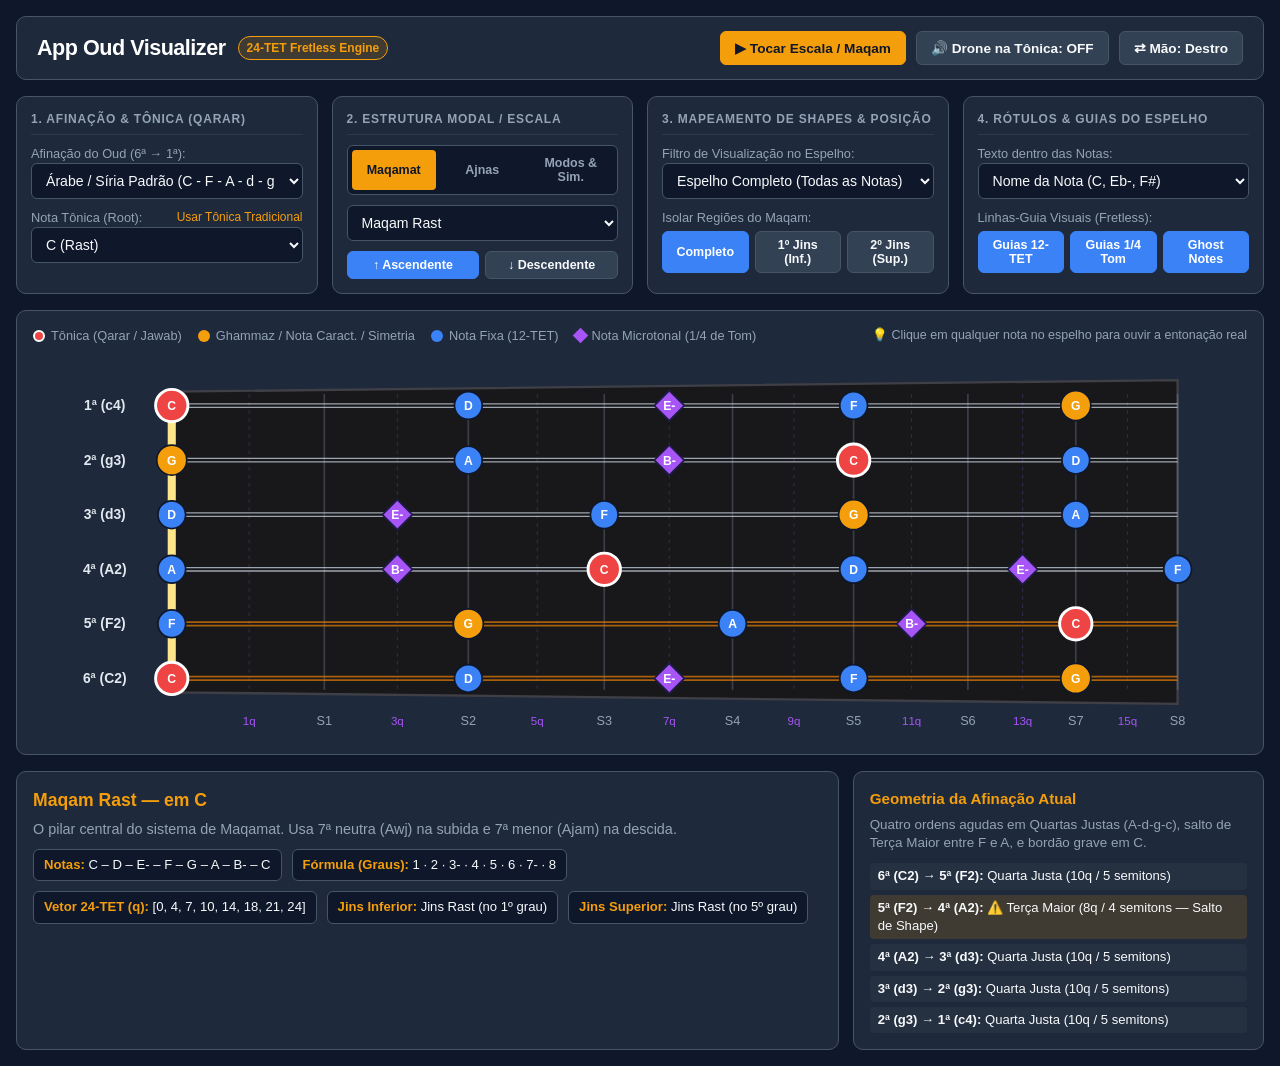
==== App-Oud-Visualizer/index.html @ 9df9b4ab "Add files via upload" ====
<!DOCTYPE html>
<html lang="pt-BR">
<head>
  <meta charset="UTF-8" />
  <meta name="viewport" content="width=device-width, initial-scale=1.0" />
  <title>App Oud Visualizer — 24-TET Fretless Engine</title>
  <style>
    :root {
      --bg-dark: #0f172a;
      --bg-panel: #1e293b;
      --bg-card: #334155;
      --text-main: #f8fafc;
      --text-muted: #94a3b8;
      --accent: #f59e0b;
      --accent-hover: #d97706;
      --root-color: #ef4444;
      --ghammaz-color: #f59e0b;
      --fixed-color: #3b82f6;
      --micro-color: #a855f7;
      --border: #475569;
    }

    * {
      box-sizing: border-box;
      margin: 0;
      padding: 0;
      font-family: 'Inter', -apple-system, BlinkMacSystemFont, "Segoe UI", Roboto, sans-serif;
    }

    body {
      background-color: var(--bg-dark);
      color: var(--text-main);
      padding: 16px;
      line-height: 1.4;
    }

    header {
      display: flex;
      flex-wrap: wrap;
      justify-content: space-between;
      align-items: center;
      background: var(--bg-panel);
      padding: 14px 20px;
      border-radius: 10px;
      border: 1px solid var(--border);
      margin-bottom: 16px;
      gap: 12px;
    }

    .brand {
      display: flex;
      align-items: center;
      gap: 12px;
    }

    .brand h1 {
      font-size: 1.35rem;
      font-weight: 700;
      letter-spacing: -0.5px;
      color: #fff;
    }

    .badge {
      background: rgba(245, 158, 11, 0.15);
      color: var(--accent);
      border: 1px solid var(--accent);
      font-size: 0.75rem;
      padding: 3px 8px;
      border-radius: 999px;
      font-weight: 600;
    }

    .audio-bar {
      display: flex;
      gap: 10px;
      flex-wrap: wrap;
    }

    button {
      background: var(--bg-card);
      color: var(--text-main);
      border: 1px solid var(--border);
      padding: 8px 14px;
      border-radius: 6px;
      cursor: pointer;
      font-size: 0.85rem;
      font-weight: 600;
      transition: all 0.15s ease;
      display: inline-flex;
      align-items: center;
      gap: 6px;
    }

    button:hover {
      background: #475569;
    }

    button.primary {
      background: var(--accent);
      color: #0f172a;
      border-color: var(--accent);
    }

    button.primary:hover {
      background: var(--accent-hover);
    }

    button.active-toggle {
      background: #ef4444;
      color: #fff;
      border-color: #ef4444;
    }

    /* Deck de Controles */
    .control-deck {
      display: grid;
      grid-template-columns: repeat(auto-fit, minmax(230px, 1fr));
      gap: 14px;
      margin-bottom: 16px;
    }

    .control-card {
      background: var(--bg-panel);
      border: 1px solid var(--border);
      border-radius: 10px;
      padding: 14px;
      display: flex;
      flex-direction: column;
      gap: 10px;
    }

    .control-card h3 {
      font-size: 0.75rem;
      text-transform: uppercase;
      letter-spacing: 0.8px;
      color: var(--text-muted);
      border-bottom: 1px solid rgba(255,255,255,0.07);
      padding-bottom: 6px;
    }

    label {
      font-size: 0.8rem;
      color: var(--text-muted);
      display: flex;
      justify-content: space-between;
      align-items: center;
    }

    select, input[type="range"] {
      width: 100%;
      background: var(--bg-dark);
      color: var(--text-main);
      border: 1px solid var(--border);
      padding: 8px 10px;
      border-radius: 6px;
      font-size: 0.88rem;
      outline: none;
    }

    select:focus {
      border-color: var(--accent);
    }

    .tab-group {
      display: grid;
      grid-template-columns: 1fr 1fr 1fr;
      gap: 4px;
      background: var(--bg-dark);
      padding: 4px;
      border-radius: 6px;
      border: 1px solid var(--border);
    }

    .tab-btn {
      background: transparent;
      border: none;
      padding: 6px 4px;
      font-size: 0.78rem;
      text-align: center;
      justify-content: center;
      color: var(--text-muted);
      border-radius: 4px;
    }

    .tab-btn.active {
      background: var(--accent);
      color: #0f172a;
      font-weight: 700;
    }

    .inline-options {
      display: flex;
      gap: 6px;
      flex-wrap: wrap;
    }

    .inline-options button {
      flex: 1;
      justify-content: center;
      padding: 6px 8px;
      font-size: 0.78rem;
    }

    .inline-options button.selected {
      background: var(--fixed-color);
      border-color: var(--fixed-color);
      color: #fff;
    }

    /* Container do Espelho (SVG) */
    .neck-wrapper {
      background: var(--bg-panel);
      border: 1px solid var(--border);
      border-radius: 10px;
      padding: 16px;
      margin-bottom: 16px;
      overflow-x: auto;
    }

    .neck-toolbar {
      display: flex;
      justify-content: space-between;
      align-items: center;
      flex-wrap: wrap;
      gap: 12px;
      margin-bottom: 12px;
    }

    .legend {
      display: flex;
      gap: 16px;
      flex-wrap: wrap;
      font-size: 0.8rem;
      color: var(--text-muted);
    }

    .legend-item {
      display: flex;
      align-items: center;
      gap: 6px;
    }

    .dot {
      width: 12px;
      height: 12px;
      border-radius: 50%;
      display: inline-block;
    }

    .diamond {
      width: 11px;
      height: 11px;
      transform: rotate(45deg);
      display: inline-block;
    }

    svg#oud-neck {
      width: 100%;
      min-width: 920px;
      height: auto;
      display: block;
      user-select: none;
    }

    .note-node {
      cursor: pointer;
      transition: transform 0.12s ease, opacity 0.2s ease;
    }

    .note-node:hover {
      filter: brightness(1.25);
    }

    /* Painel Analítico Inferior */
    .info-panel {
      display: grid;
      grid-template-columns: 2fr 1fr;
      gap: 14px;
    }

    @media (max-width: 820px) {
      .info-panel {
        grid-template-columns: 1fr;
      }
    }

    .info-card {
      background: var(--bg-panel);
      border: 1px solid var(--border);
      border-radius: 10px;
      padding: 16px;
    }

    .info-card h2 {
      font-size: 1.1rem;
      color: var(--accent);
      margin-bottom: 6px;
    }

    .info-meta {
      display: flex;
      flex-wrap: wrap;
      gap: 10px;
      margin: 10px 0;
    }

    .meta-pill {
      background: var(--bg-dark);
      border: 1px solid var(--border);
      padding: 6px 10px;
      border-radius: 6px;
      font-size: 0.82rem;
    }

    .meta-pill strong {
      color: var(--accent);
    }

    .bridge-box {
      margin-top: 12px;
      padding: 10px 12px;
      background: rgba(59, 130, 246, 0.12);
      border-left: 3px solid var(--fixed-color);
      border-radius: 4px;
      font-size: 0.85rem;
      display: flex;
      justify-content: space-between;
      align-items: center;
      gap: 10px;
      flex-wrap: wrap;
    }
  </style>
</head>
<body>

  <header>
    <div class="brand">
      <h1>App Oud Visualizer</h1>
      <span class="badge">24-TET Fretless Engine</span>
    </div>
    <div class="audio-bar">
      <button class="primary" id="btn-play-scale" title="Tocar as notas da estrutura selecionada">
        ▶ Tocar Escala / Maqam
      </button>
      <button id="btn-drone" title="Ativar/Desativar bordão contínuo na nota Tônica (Qarar)">
        🔊 Drone na Tônica: OFF
      </button>
      <button id="btn-hand" title="Inverter espelho para Destro ou Canhoto">
        ⇄ Mão: Destro
      </button>
    </div>
  </header>

  <!-- Barra de Controles -->
  <section class="control-deck">
    <!-- Card 1: Afinação e Tônica -->
    <div class="control-card">
      <h3>1. Afinação & Tônica (Qarar)</h3>
      <div>
        <label for="select-tuning">Afinação do Oud (6ª → 1ª):</label>
        <select id="select-tuning"></select>
      </div>
      <div>
        <label for="select-root">
          <span>Nota Tônica (Root):</span>
          <a href="#" id="btn-trad-root" style="color:var(--accent); text-decoration:none; font-size:0.75rem;">Usar Tônica Tradicional</a>
        </label>
        <select id="select-root"></select>
      </div>
    </div>

    <!-- Card 2: Seleção de Maqam, Jins ou Escala -->
    <div class="control-card">
      <h3>2. Estrutura Modal / Escala</h3>
      <div class="tab-group">
        <button class="tab-btn active" data-mode="MAQAM">Maqamat</button>
        <button class="tab-btn" data-mode="JINS">Ajnas</button>
        <button class="tab-btn" data-mode="SCALE">Modos & Sim.</button>
      </div>
      <div>
        <select id="select-entity"></select>
      </div>
      <div id="maqam-subcontrols" class="inline-options">
        <button id="btn-dir-asc" class="selected" title="Caminho ascendente do Maqam">↑ Ascendente</button>
        <button id="btn-dir-desc" title="Caminho descendente (altera o Jins superior em certos Maqamat)">↓ Descendente</button>
      </div>
    </div>

    <!-- Card 3: Shapes e Posição da Mão Esquerda -->
    <div class="control-card">
      <h3>3. Mapeamento de Shapes & Posição</h3>
      <div>
        <label for="select-shape">Filtro de Visualização no Espelho:</label>
        <select id="select-shape">
          <option value="FULL_NECK">Espelho Completo (Todas as Notas)</option>
          <option value="OPEN_FIRST_POS">1ª Posição Clássica (Com Cordas Soltas)</option>
          <option value="CLOSED_BOX">Shape Móvel Fechado (Sem Cordas Soltas)</option>
        </select>
      </div>
      <div id="box-slider-group" style="display:none;">
        <label for="slider-box">
          <span>Posição do Dedo 1 (Shape Fechado):</span>
          <strong id="label-box-pos" style="color:var(--accent);">Semitom 1 (q=2)</strong>
        </label>
        <input type="range" id="slider-box" min="1" max="10" step="1" value="2" />
      </div>
      <div id="jins-filter-group">
        <label>Isolar Regiões do Maqam:</label>
        <div class="inline-options" style="margin-top:4px;">
          <button class="jins-filter selected" data-filter="ALL">Completo</button>
          <button class="jins-filter" data-filter="LOWER">1º Jins (Inf.)</button>
          <button class="jins-filter" data-filter="UPPER">2º Jins (Sup.)</button>
        </div>
      </div>
    </div>

    <!-- Card 4: Exibição e Guias -->
    <div class="control-card">
      <h3>4. Rótulos & Guias do Espelho</h3>
      <div>
        <label for="select-label">Texto dentro das Notas:</label>
        <select id="select-label">
          <option value="NOTE_NAME">Nome da Nota (C, Eb-, F#)</option>
          <option value="DEGREE">Grau / Intervalo (1, 2-, b3, 4)</option>
          <option value="FINGER">Dedo Sugerido (0, 1, 2, 3, 4)</option>
          <option value="ARABIC">Nome Árabe (Rast, Dukah, Sikah...)</option>
        </select>
      </div>
      <div>
        <label>Linhas-Guia Visuais (Fretless):</label>
        <div class="inline-options" style="margin-top:4px;">
          <button id="btn-guide-semi" class="selected">Guias 12-TET</button>
          <button id="btn-guide-micro" class="selected">Guias 1/4 Tom</button>
          <button id="btn-ghost-notes" class="selected">Ghost Notes</button>
        </div>
      </div>
    </div>
  </section>

  <!-- Área do Espelho do Oud (SVG) -->
  <section class="neck-wrapper">
    <div class="neck-toolbar">
      <div class="legend">
        <span class="legend-item"><span class="dot" style="background:var(--root-color); border:2px solid #fff;"></span> Tônica (Qarar / Jawab)</span>
        <span class="legend-item"><span class="dot" style="background:var(--ghammaz-color);"></span> Ghammaz / Nota Caract. / Simetria</span>
        <span class="legend-item"><span class="dot" style="background:var(--fixed-color);"></span> Nota Fixa (12-TET)</span>
        <span class="legend-item"><span class="diamond" style="background:var(--micro-color);"></span> Nota Microtonal (1/4 de Tom)</span>
      </div>
      <span style="font-size:0.78rem; color:var(--text-muted);">💡 Clique em qualquer nota no espelho para ouvir a entonação real</span>
    </div>

    <svg id="oud-neck" viewBox="0 0 1050 330"></svg>
  </section>

  <!-- Painel Inferior de Detalhes -->
  <section class="info-panel">
    <div class="info-card">
      <h2 id="info-title">Maqam Rast</h2>
      <p id="info-desc" style="color:var(--text-muted); font-size:0.9rem;"></p>
      <div class="info-meta" id="info-pills"></div>
      <div id="bridge-container"></div>
    </div>
    <div class="info-card">
      <h2 style="font-size:0.95rem;">Geometria da Afinação Atual</h2>
      <p id="tuning-desc" style="color:var(--text-muted); font-size:0.84rem; margin-bottom:10px;"></p>
      <div id="tuning-intervals-list" style="font-size:0.82rem; display:flex; flex-direction:column; gap:5px;"></div>
    </div>
  </section>

  <script>
    /*************************************************************************
     * 1. BANCO DE DADOS MUSICAL (24-TET CORE ENGINE)
     *************************************************************************/
    const PITCH_CLASSES_24 = [
      { q: 0,  sharp: "C",   flat: "C",   arabic: "Rast",      micro: false },
      { q: 1,  sharp: "C+",  flat: "Db-", arabic: "Nim Rahawi",micro: true  },
      { q: 2,  sharp: "C#",  flat: "Db",  arabic: "Zirgulah",  micro: false },
      { q: 3,  sharp: "C#+", flat: "D-",  arabic: "Tik Zirg.", micro: true  },
      { q: 4,  sharp: "D",   flat: "D",   arabic: "Dukah",     micro: false },
      { q: 5,  sharp: "D+",  flat: "Eb-", arabic: "Sikah",     micro: true  },
      { q: 6,  sharp: "D#",  flat: "Eb",  arabic: "Kurdi",     micro: false },
      { q: 7,  sharp: "D#+", flat: "E-",  arabic: "Tik Kurdi", micro: true  },
      { q: 8,  sharp: "E",   flat: "E",   arabic: "Busalik",   micro: false },
      { q: 9,  sharp: "E+",  flat: "F-",  arabic: "Tik Bus.",  micro: true  },
      { q: 10, sharp: "F",   flat: "F",   arabic: "Jaharkah",  micro: false },
      { q: 11, sharp: "F+",  flat: "Gb-", arabic: "Nim Hijaz", micro: true  },
      { q: 12, sharp: "F#",  flat: "Gb",  arabic: "Hijaz",     micro: false },
      { q: 13, sharp: "F#+", flat: "G-",  arabic: "Tik Hijaz", micro: true  },
      { q: 14, sharp: "G",   flat: "G",   arabic: "Nawa",      micro: false },
      { q: 15, sharp: "G+",  flat: "Ab-", arabic: "Nim Hisar", micro: true  },
      { q: 16, sharp: "G#",  flat: "Ab",  arabic: "Hisar",     micro: false },
      { q: 17, sharp: "G#+", flat: "A-",  arabic: "Tik Hisar", micro: true  },
      { q: 18, sharp: "A",   flat: "A",   arabic: "Husayni",   micro: false },
      { q: 19, sharp: "A+",  flat: "Bb-", arabic: "Awj / Iraq",micro: true  },
      { q: 20, sharp: "A#",  flat: "Bb",  arabic: "Ajam",      micro: false },
      { q: 21, sharp: "A#+", flat: "B-",  arabic: "Tik Ajam",  micro: true  },
      { q: 22, sharp: "B",   flat: "B",   arabic: "Mahur",     micro: false },
      { q: 23, sharp: "B+",  flat: "C-",  arabic: "Tik Mahur", micro: true  }
    ];

    const DB = {
      tunings: [
        {
          id: "syrian_arabic_c_c",
          name: "Árabe / Síria Padrão (C - F - A - d - g - c)",
          description: "Quatro ordens agudas em Quartas Justas (A-d-g-c), salto de Terça Maior entre F e A, e bordão grave em C.",
          courses: [
            { course: 1, label: "1ª (c4)", abs_q: 48, freq_hz: 261.63 },
            { course: 2, label: "2ª (g3)", abs_q: 38, freq_hz: 196.00 },
            { course: 3, label: "3ª (d3)", abs_q: 28, freq_hz: 146.83 },
            { course: 4, label: "4ª (A2)", abs_q: 18, freq_hz: 110.00 },
            { course: 5, label: "5ª (F2)", abs_q: 10, freq_hz: 87.31 },
            { course: 6, label: "6ª (C2)", abs_q: 0,  freq_hz: 65.41 }
          ]
        },
        {
          id: "arabic_classic_f_f",
          name: "Árabe Clássica (F - A - d - g - c - f)",
          description: "Afinação tradicional com 1ª corda aguda em F4 e 6ª corda em F2.",
          courses: [
            { course: 1, label: "1ª (f4)", abs_q: 58, freq_hz: 349.23 },
            { course: 2, label: "2ª (c4)", abs_q: 48, freq_hz: 261.63 },
            { course: 3, label: "3ª (g3)", abs_q: 38, freq_hz: 196.00 },
            { course: 4, label: "4ª (d3)", abs_q: 28, freq_hz: 146.83 },
            { course: 5, label: "5ª (A2)", abs_q: 18, freq_hz: 110.00 },
            { course: 6, label: "6ª (F2)", abs_q: 10, freq_hz: 87.31 }
          ]
        },
        {
          id: "arabic_d_c",
          name: "Árabe Egípcia (D - G - A - d - g - c)",
          description: "Bordões graves em D2 e G2 para ressonância simpática em Maqamat com tônica em D (Bayati, Saba, Hijaz, Kurd).",
          courses: [
            { course: 1, label: "1ª (c4)", abs_q: 48, freq_hz: 261.63 },
            { course: 2, label: "2ª (g3)", abs_q: 38, freq_hz: 196.00 },
            { course: 3, label: "3ª (d3)", abs_q: 28, freq_hz: 146.83 },
            { course: 4, label: "4ª (A2)", abs_q: 18, freq_hz: 110.00 },
            { course: 5, label: "5ª (G2)", abs_q: 14, freq_hz: 98.00 },
            { course: 6, label: "6ª (D2)", abs_q: 4,  freq_hz: 73.42 }
          ]
        },
        {
          id: "turkish_d_a",
          name: "Turca / Grega Padrão (D - E - A - B - e - a)",
          description: "Afinação 1 tom acima do padrão clássico, com intervalo de 2ª Maior entre B-A e E-D nas graves.",
          courses: [
            { course: 1, label: "1ª (a3)", abs_q: 42, freq_hz: 220.00 },
            { course: 2, label: "2ª (e3)", abs_q: 32, freq_hz: 164.81 },
            { course: 3, label: "3ª (B2)", abs_q: 22, freq_hz: 123.47 },
            { course: 4, label: "4ª (A2)", abs_q: 18, freq_hz: 110.00 },
            { course: 5, label: "5ª (E2)", abs_q: 8,  freq_hz: 82.41 },
            { course: 6, label: "6ª (D2)", abs_q: 4,  freq_hz: 73.42 }
          ]
        },
        {
          id: "iraqi_bashir",
          name: "Iraquiana / Mounir Bashir (C - D - G - c - f - f')",
          description: "Foco em quartas justas da 5ª à 2ª corda e oitava aguda ressonante em F4.",
          courses: [
            { course: 1, label: "1ª (f4)", abs_q: 58, freq_hz: 349.23 },
            { course: 2, label: "2ª (f3)", abs_q: 34, freq_hz: 174.61 },
            { course: 3, label: "3ª (c3)", abs_q: 24, freq_hz: 130.81 },
            { course: 4, label: "4ª (G2)", abs_q: 14, freq_hz: 98.00 },
            { course: 5, label: "5ª (D2)", abs_q: 4,  freq_hz: 73.42 },
            { course: 6, label: "6ª (C2)", abs_q: 0,  freq_hz: 65.41 }
          ]
        }
      ],

      ajnas: [
        { id: "jins_rast", name: "Jins Rast (Tetracorde)", traditional_root_q: 0, intervals_q: [0, 4, 7, 10], cents_dev: [0, 0, -15, 0], degrees: ["1", "2", "3-", "4"], ghammaz_q: 10, description: "Tetracorde fundamental da família Rast, caracterizado pela 3ª neutra (Sikah ~335 cents)." },
        { id: "jins_bayati", name: "Jins Bayati (Tetracorde)", traditional_root_q: 4, intervals_q: [0, 3, 6, 10], cents_dev: [0, -15, 0, 0], degrees: ["1", "2-", "b3", "4"], ghammaz_q: 10, description: "Tetracorde lírico e central na música árabe, iniciando com intervalo de 3/4 de tom." },
        { id: "jins_sikah", name: "Jins Sikah (Tricorde)", traditional_root_q: 5, intervals_q: [0, 3, 7], cents_dev: [+15, 0, 0], degrees: ["1", "2", "3"], ghammaz_q: 7, description: "Tricorde cuja própria tônica repousa sobre uma nota microtonal (Eb-)." },
        { id: "jins_hijaz", name: "Jins Hijaz (Tetracorde)", traditional_root_q: 4, intervals_q: [0, 2, 8, 10], cents_dev: [0, +10, -10, 0], degrees: ["1", "b2", "3", "4"], ghammaz_q: 10, description: "Tetracorde com salto expressivo de 2ª aumentada (6 quartos de tom) entre o 2º e 3º graus." },
        { id: "jins_saba", name: "Jins Saba (Tetracorde Diminuto)", traditional_root_q: 4, intervals_q: [0, 3, 6, 8], cents_dev: [0, -15, 0, 0], degrees: ["1", "2-", "b3", "b4"], ghammaz_q: 6, description: "Tetracorde comprimido (4ª diminuta no 4º grau), com Ghammaz no 3º grau." },
        { id: "jins_kurd", name: "Jins Kurd (Tetracorde)", traditional_root_q: 4, intervals_q: [0, 2, 6, 10], cents_dev: [0, 0, 0, 0], degrees: ["1", "b2", "b3", "4"], ghammaz_q: 10, description: "Tetracorde sem quartos de tom (Semitom - Tom - Tom), idêntico ao tetracorde Frígio." },
        { id: "jins_nahawand", name: "Jins Nahawand (Tetracorde)", traditional_root_q: 0, intervals_q: [0, 4, 6, 10], cents_dev: [0, 0, 0, 0], degrees: ["1", "2", "b3", "4"], ghammaz_q: 10, description: "Tetracorde menor ocidental (Tom - Semitom - Tom)." },
        { id: "jins_ajam", name: "Jins Ajam (Tetracorde)", traditional_root_q: 20, intervals_q: [0, 4, 8, 10], cents_dev: [0, 0, 0, 0], degrees: ["1", "2", "3", "4"], ghammaz_q: 10, description: "Tetracorde maior ocidental (Tom - Tom - Semitom)." },
        { id: "jins_nikriz", name: "Jins Nikriz (Pentacorde)", traditional_root_q: 0, intervals_q: [0, 4, 6, 12, 14], cents_dev: [0, 0, 0, 0, 0], degrees: ["1", "2", "b3", "#4", "5"], ghammaz_q: 14, description: "Pentacorde menor com salto de 2ª aumentada entre b3 e #4." },
        { id: "jins_athar_kurd", name: "Jins Athar Kurd (Pentacorde)", traditional_root_q: 0, intervals_q: [0, 2, 6, 12, 14], cents_dev: [0, 0, 0, 0, 0], degrees: ["1", "b2", "b3", "#4", "5"], ghammaz_q: 14, description: "Combinação híbrida de Jins Kurd na base com salto de #4 do Nikriz." }
      ],

      maqamat: [
        {
          id: "maqam_rast", name: "Maqam Rast", traditional_root_q: 0,
          lower_jins: "Jins Rast (no 1º grau)", upper_jins_asc: "Jins Rast (no 5º grau)", upper_jins_desc: "Jins Nahawand (no 5º grau)",
          intervals_asc: [0, 4, 7, 10, 14, 18, 21, 24],
          intervals_desc: [0, 4, 7, 10, 14, 18, 20, 24],
          degrees_asc: ["1", "2", "3-", "4", "5", "6", "7-", "8"],
          degrees_desc: ["1", "2", "3-", "4", "5", "6", "b7", "8"],
          cents_dev: { 7: -15, 21: -15 },
          ghammaz_q: 14, lower_limit_q: 10,
          description: "O pilar central do sistema de Maqamat. Usa 7ª neutra (Awj) na subida e 7ª menor (Ajam) na descida."
        },
        {
          id: "maqam_bayati", name: "Maqam Bayati", traditional_root_q: 4,
          lower_jins: "Jins Bayati (no 1º grau)", upper_jins_asc: "Jins Nahawand (no 4º grau)", upper_jins_desc: "Jins Nahawand (no 4º grau)",
          intervals_asc: [0, 3, 6, 10, 14, 16, 20, 24],
          intervals_desc: [0, 3, 6, 10, 14, 16, 20, 24],
          degrees_asc: ["1", "2-", "b3", "4", "5", "b6", "b7", "8"],
          degrees_desc: ["1", "2-", "b3", "4", "5", "b6", "b7", "8"],
          cents_dev: { 3: -15 },
          ghammaz_q: 10, lower_limit_q: 10,
          description: "Maqam profundamente expressivo baseado em D (Dukah), com 2º grau microtonal (Eb-) e Ghammaz no 4º grau (G)."
        },
        {
          id: "maqam_saba", name: "Maqam Saba", traditional_root_q: 4,
          lower_jins: "Jins Saba (no 1º grau)", upper_jins_asc: "Jins Hijaz (no 3º grau)", upper_jins_desc: "Jins Hijaz (no 3º grau)",
          intervals_asc: [0, 3, 6, 8, 14, 16, 20, 22],
          intervals_desc: [0, 3, 6, 8, 14, 16, 20, 22],
          degrees_asc: ["1", "2-", "b3", "b4", "5", "b6", "b7", "b8"],
          degrees_desc: ["1", "2-", "b3", "b4", "5", "b6", "b7", "b8"],
          cents_dev: { 3: -15 },
          ghammaz_q: 6, lower_limit_q: 8,
          description: "Conhecido pela atmosfera melancólica e espiritual; não fecha na oitava justa no primeiro tetracorde (possui 4ª diminuta)."
        },
        {
          id: "maqam_hijaz", name: "Maqam Hijaz", traditional_root_q: 4,
          lower_jins: "Jins Hijaz (no 1º grau)", upper_jins_asc: "Jins Rast (no 4º grau)", upper_jins_desc: "Jins Nahawand (no 4º grau)",
          intervals_asc: [0, 2, 8, 10, 14, 17, 20, 24],
          intervals_desc: [0, 2, 8, 10, 14, 16, 20, 24],
          degrees_asc: ["1", "b2", "3", "4", "5", "6-", "b7", "8"],
          degrees_desc: ["1", "b2", "3", "4", "5", "b6", "b7", "8"],
          cents_dev: { 17: -15 },
          ghammaz_q: 10, lower_limit_q: 10,
          description: "Combina Jins Hijaz inferior com Jins Rast na subida (com 6ª neutra) e Jins Nahawand na descida (equivalente ao Frígio Dominante)."
        },
        {
          id: "maqam_nahawand", name: "Maqam Nahawand", traditional_root_q: 0,
          lower_jins: "Jins Nahawand (no 1º grau)", upper_jins_asc: "Jins Hijaz (no 5º grau)", upper_jins_desc: "Jins Kurd (no 5º grau)",
          intervals_asc: [0, 4, 6, 10, 14, 16, 22, 24],
          intervals_desc: [0, 4, 6, 10, 14, 16, 20, 24],
          degrees_asc: ["1", "2", "b3", "4", "5", "b6", "7", "8"],
          degrees_desc: ["1", "2", "b3", "4", "5", "b6", "b7", "8"],
          cents_dev: {},
          ghammaz_q: 14, lower_limit_q: 10,
          description: "Isento de quartos de tom; alterna entre Menor Harmônica (ascendente) e Eólio/Menor Natural (descendente)."
        },
        {
          id: "maqam_kurd", name: "Maqam Kurd", traditional_root_q: 4,
          lower_jins: "Jins Kurd (no 1º grau)", upper_jins_asc: "Jins Nahawand (no 4º grau)", upper_jins_desc: "Jins Nahawand (no 4º grau)",
          intervals_asc: [0, 2, 6, 10, 14, 16, 20, 24],
          intervals_desc: [0, 2, 6, 10, 14, 16, 20, 24],
          degrees_asc: ["1", "b2", "b3", "4", "5", "b6", "b7", "8"],
          degrees_desc: ["1", "b2", "b3", "4", "5", "b6", "b7", "8"],
          cents_dev: {},
          ghammaz_q: 10, lower_limit_q: 10,
          description: "Equivalente estrutural ao Modo Frígio, mas articulado através da resolução entre Jins Kurd (D) e Jins Nahawand (G)."
        },
        {
          id: "maqam_sikah", name: "Maqam Sikah", traditional_root_q: 5,
          lower_jins: "Jins Sikah (no 1º grau)", upper_jins_asc: "Jins Rast (no 3º grau)", upper_jins_desc: "Jins Rast (no 3º grau)",
          intervals_asc: [0, 3, 7, 11, 14, 17, 21, 24],
          intervals_desc: [0, 3, 7, 11, 14, 17, 21, 24],
          degrees_asc: ["1", "2", "3", "4", "5-", "6", "7", "8"],
          degrees_desc: ["1", "2", "3", "4", "5-", "6", "7", "8"],
          cents_dev: { 0: +15 },
          ghammaz_q: 7, lower_limit_q: 7,
          description: "Tônica posicionada sobre o quarto de tom Sikah (Eb-). O Ghammaz fica na 3ª (G natural)."
        },
        {
          id: "maqam_huzam", name: "Maqam Huzam", traditional_root_q: 5,
          lower_jins: "Jins Sikah (no 1º grau)", upper_jins_asc: "Jins Hijaz (no 3º grau)", upper_jins_desc: "Jins Rast (no 3º grau)",
          intervals_asc: [0, 3, 7, 9, 15, 17, 21, 24],
          intervals_desc: [0, 3, 7, 9, 15, 17, 19, 24],
          degrees_asc: ["1", "2", "3", "b4", "5", "6", "7", "8"],
          degrees_desc: ["1", "2", "3", "b4", "5", "6", "b7", "8"],
          cents_dev: { 0: +15 },
          ghammaz_q: 7, lower_limit_q: 7,
          description: "Membro mais popular da família Sikah; une a tônica microtonal em Eb- ao Jins Hijaz sobre G."
        },
        {
          id: "maqam_nikriz", name: "Maqam Nikriz", traditional_root_q: 0,
          lower_jins: "Jins Nikriz (no 1º grau)", upper_jins_asc: "Jins Nahawand (no 5º grau)", upper_jins_desc: "Jins Nahawand (no 5º grau)",
          intervals_asc: [0, 4, 6, 12, 14, 18, 20, 24],
          intervals_desc: [0, 4, 6, 12, 14, 18, 20, 24],
          degrees_asc: ["1", "2", "b3", "#4", "5", "6", "b7", "8"],
          degrees_desc: ["1", "2", "b3", "#4", "5", "6", "b7", "8"],
          cents_dev: {},
          ghammaz_q: 14, lower_limit_q: 14,
          description: "Equivalente ao modo Dórico #4 (4º grau da Menor Harmônica), com pentacorde Nikriz na base."
        },
        {
          id: "maqam_nawa_athar", name: "Maqam Nawa Athar", traditional_root_q: 0,
          lower_jins: "Jins Nikriz (no 1º grau)", upper_jins_asc: "Jins Hijaz (no 5º grau)", upper_jins_desc: "Jins Hijaz (no 5º grau)",
          intervals_asc: [0, 4, 6, 12, 14, 16, 22, 24],
          intervals_desc: [0, 4, 6, 12, 14, 16, 22, 24],
          degrees_asc: ["1", "2", "b3", "#4", "5", "b6", "7", "8"],
          degrees_desc: ["1", "2", "b3", "#4", "5", "b6", "7", "8"],
          cents_dev: {},
          ghammaz_q: 14, lower_limit_q: 14,
          description: "Dois saltos de 2ª aumentada na mesma oitava (Nikriz + Hijaz). Idêntico à Escala Menor Húngara."
        },
        {
          id: "maqam_ajam", name: "Maqam Ajam", traditional_root_q: 20,
          lower_jins: "Jins Ajam (no 1º grau)", upper_jins_asc: "Jins Ajam (no 5º grau)", upper_jins_desc: "Jins Nahawand (no 5º grau)",
          intervals_asc: [0, 4, 8, 10, 14, 18, 22, 24],
          intervals_desc: [0, 4, 8, 10, 14, 18, 20, 24],
          degrees_asc: ["1", "2", "3", "4", "5", "6", "7", "8"],
          degrees_desc: ["1", "2", "3", "4", "5", "6", "b7", "8"],
          cents_dev: {},
          ghammaz_q: 14, lower_limit_q: 10,
          description: "Equivalente à Escala Maior (Jônio) na subida, frequentemente flexionando a 7ª menor (Mixolídio) em cadências descendentes."
        }
      ],

      scales: [
        { id: "mode_ionian", name: "[Modo Grego] Jônio (Maior Natural)", traditional_root_q: 0, intervals_q: [0, 4, 8, 10, 14, 18, 22, 24], degrees: ["1", "2", "3", "4", "5", "6", "7", "8"], ghammaz_q: 10, bridge_maqam: "maqam_ajam", bridge_text: "Maqam Ajam (Subida)", description: "Modo Maior padrão. Nota característica: 4ª Justa." },
        { id: "mode_dorian", name: "[Modo Grego] Dórico", traditional_root_q: 4, intervals_q: [0, 4, 6, 10, 14, 18, 20, 24], degrees: ["1", "2", "b3", "4", "5", "6", "b7", "8"], ghammaz_q: 18, bridge_maqam: "maqam_nahawand", bridge_text: "Maqam Nahawand (Variante 6M)", description: "Modo menor com 6ª Maior característica (18q)." },
        { id: "mode_phrygian", name: "[Modo Grego] Frígio", traditional_root_q: 4, intervals_q: [0, 2, 6, 10, 14, 16, 20, 24], degrees: ["1", "b2", "b3", "4", "5", "b6", "b7", "8"], ghammaz_q: 2, bridge_maqam: "maqam_kurd", bridge_text: "Maqam Kurd (Idêntico)", description: "Modo menor com 2ª menor (b2) característica. Espelho exato do Maqam Kurd." },
        { id: "mode_lydian", name: "[Modo Grego] Lídio", traditional_root_q: 10, intervals_q: [0, 4, 8, 12, 14, 18, 22, 24], degrees: ["1", "2", "3", "#4", "5", "6", "7", "8"], ghammaz_q: 12, bridge_maqam: "maqam_nikriz", bridge_text: "Maqam Nikriz (compartilha #4)", description: "Modo maior com 4ª aumentada (#4) característica." },
        { id: "mode_mixolydian", name: "[Modo Grego] Mixolídio", traditional_root_q: 14, intervals_q: [0, 4, 8, 10, 14, 18, 20, 24], degrees: ["1", "2", "3", "4", "5", "6", "b7", "8"], ghammaz_q: 20, bridge_maqam: "maqam_ajam", bridge_text: "Maqam Ajam (Descendente)", description: "Modo maior com 7ª menor (b7). Corresponde ao caminho descendente do Maqam Ajam." },
        { id: "mode_aeolian", name: "[Modo Grego] Eólio (Menor Natural)", traditional_root_q: 0, intervals_q: [0, 4, 6, 10, 14, 16, 20, 24], degrees: ["1", "2", "b3", "4", "5", "b6", "b7", "8"], ghammaz_q: 16, bridge_maqam: "maqam_nahawand", bridge_text: "Maqam Nahawand (Descendente)", description: "Escala menor natural com b6 característica." },
        { id: "mode_locrian", name: "[Modo Grego] Lócrio", traditional_root_q: 4, intervals_q: [0, 2, 6, 10, 12, 16, 20, 24], degrees: ["1", "b2", "b3", "4", "b5", "b6", "b7", "8"], ghammaz_q: 12, bridge_maqam: "maqam_saba", bridge_text: "Maqam Saba (afim pela 4ª dim / b5)", description: "Modo meio-diminuto com b2 e b5." },
        { id: "scale_harmonic_minor", name: "[Menor Alterada] Menor Harmônica", traditional_root_q: 0, intervals_q: [0, 4, 6, 10, 14, 16, 22, 24], degrees: ["1", "2", "b3", "4", "5", "b6", "7", "8"], ghammaz_q: 22, bridge_maqam: "maqam_nahawand", bridge_text: "Maqam Nahawand (Ascendente)", description: "Idêntica ao Maqam Nahawand ascendente (Jins Nahawand + Jins Hijaz)." },
        { id: "scale_phrygian_dom", name: "[Menor Alterada] Frígio Dominante", traditional_root_q: 4, intervals_q: [0, 2, 8, 10, 14, 16, 20, 24], degrees: ["1", "b2", "3", "4", "5", "b6", "b7", "8"], ghammaz_q: 8, bridge_maqam: "maqam_hijaz", bridge_text: "Maqam Hijaz (Descendente)", description: "5º modo da Menor Harmônica. Estrutura exata do Maqam Hijaz sem quarto de tom." },
        { id: "scale_double_harmonic", name: "[Menor Alterada] Dupla Harmônica (Bizantina)", traditional_root_q: 0, intervals_q: [0, 2, 8, 10, 14, 16, 22, 24], degrees: ["1", "b2", "3", "4", "5", "b6", "7", "8"], ghammaz_q: 22, bridge_maqam: "maqam_hijaz", bridge_text: "Maqam Hijaz Kar (Hijaz + Hijaz)", description: "Dois tetracordes Hijaz simétricos (1 - b2 - 3 - 4 - 5 - b6 - 7)." },
        { id: "scale_hungarian_minor", name: "[Menor Alterada] Menor Húngara", traditional_root_q: 0, intervals_q: [0, 4, 6, 12, 14, 16, 22, 24], degrees: ["1", "2", "b3", "#4", "5", "b6", "7", "8"], ghammaz_q: 12, bridge_maqam: "maqam_nawa_athar", bridge_text: "Maqam Nawa Athar (Idêntico)", description: "Menor harmônica com #4. Equivalente exato do Maqam Nawa Athar." },
        { id: "sym_whole_tone", name: "[Simétrica] Tons Inteiros (Hexatônica)", traditional_root_q: 0, intervals_q: [0, 4, 8, 12, 16, 20, 24], degrees: ["1", "2", "3", "#4", "#5", "b7", "8"], symmetry_step_q: 4, description: "Simetria contínua a cada 1 tom (4 quartos de tom). Gera shapes diagonais uniformes nas ordens em 4ª justa." },
        { id: "sym_dim_wh", name: "[Simétrica] Diminuta (Tom - Semitom)", traditional_root_q: 0, intervals_q: [0, 4, 6, 10, 12, 16, 18, 22, 24], degrees: ["1", "2", "b3", "4", "b5", "b6", "6", "7", "8"], symmetry_step_q: 6, description: "Escala octatônica simétrica a cada 1,5 tom (6 quartos de tom = 3ª menor). Eixos destacados em dourado." },
        { id: "sym_dim_hw", name: "[Simétrica] Diminuta Dom. (Semitom - Tom)", traditional_root_q: 4, intervals_q: [0, 2, 6, 8, 12, 14, 18, 20, 24], degrees: ["1", "b2", "#2", "3", "#4", "5", "6", "b7", "8"], symmetry_step_q: 6, bridge_maqam: "maqam_saba", bridge_text: "Jins Saba Zamzama (primeiros 4 graus)", description: "Octatônica dominante. Os 4 primeiros graus formam o Jins Saba Zamzama." },
        { id: "sym_augmented", name: "[Simétrica] Aumentada (Hexatônica)", traditional_root_q: 0, intervals_q: [0, 6, 8, 14, 16, 22, 24], degrees: ["1", "#2", "3", "5", "b6", "7", "8"], symmetry_step_q: 8, description: "Simétrica a cada 3ª Maior (8 quartos de tom). Excelente para explorar o salto F-A entre a 5ª e 4ª cordas." },
        { id: "sym_chromatic_12", name: "[Simétrica] Cromática Ocidental (12-TET)", traditional_root_q: 0, intervals_q: [0, 2, 4, 6, 8, 10, 12, 14, 16, 18, 20, 22, 24], degrees: ["1", "b2", "2", "b3", "3", "4", "b5", "5", "b6", "6", "b7", "7", "8"], symmetry_step_q: 24, description: "Todas as 12 notas fixas temperadas para treino mecânico de 4 dedos por corda." },
        { id: "sym_arab_24", name: "[Simétrica] Grade Microtonal Completa (24-TET)", traditional_root_q: 0, intervals_q: [0,1,2,3,4,5,6,7,8,9,10,11,12,13,14,15,16,17,18,19,20,21,22,23,24], degrees: ["1","1+","b2","2-","2","2+","b3","3-","3","4-","4","4+","b5","5-","5","5+","b6","6-","6","6+","b7","7-","7","8-","8"], symmetry_step_q: 24, description: "Mapa completo com todos os 24 quartos de tom por oitava." }
      ]
    };

    /*************************************************************************
     * 2. ESTADO REATIVO DA APLICAÇÃO
     *************************************************************************/
    const state = {
      tuningId: "syrian_arabic_c_c",
      mode: "MAQAM",            // "MAQAM" | "JINS" | "SCALE"
      entityId: "maqam_rast",
      rootQ: 0,                 // 0 = C
      direction: "ASC",         // "ASC" | "DESC"
      shapeMode: "FULL_NECK",   // "FULL_NECK" | "OPEN_FIRST_POS" | "CLOSED_BOX"
      boxAnchorQ: 2,            // Quarto de tom inicial do Dedo 1 no modo CLOSED_BOX
      jinsFilter: "ALL",        // "ALL" | "LOWER" | "UPPER"
      labelMode: "NOTE_NAME",   // "NOTE_NAME" | "DEGREE" | "FINGER" | "ARABIC"
      showSemiGuides: true,
      showMicroGuides: true,
      showGhostNotes: true,
      leftHanded: false,
      droneActive: false
    };

    /*************************************************************************
     * 3. MOTOR DE ÁUDIO MICROTONAL (WEB AUDIO API)
     *************************************************************************/
    let audioCtx = null;
    let droneOsc = null;
    let droneGain = null;

    function initAudio() {
      if (!audioCtx) {
        audioCtx = new (window.AudioContext || window.webkitAudioContext)();
      }
      if (audioCtx.state === "suspended") {
        audioCtx.resume();
      }
    }

    /**
     * Toca uma nota com síntese de corda dedilhada (ataque de risha + harmônicos de corda dupla)
     */
    function playPluckedNote(freqHz, duration = 1.1) {
      initAudio();
      const now = audioCtx.currentTime;

      // Dois osciladores levemente desafinados (1.5 cents) simulando a ordem dupla (par de cordas) do Oud
      const osc1 = audioCtx.createOscillator();
      const osc2 = audioCtx.createOscillator();
      const filter = audioCtx.createBiquadFilter();
      const gain = audioCtx.createGain();

      osc1.type = "triangle";
      osc2.type = "sawtooth";

      osc1.frequency.setValueAtTime(freqHz, now);
      osc2.frequency.setValueAtTime(freqHz * Math.pow(2, 1.5 / 1200), now);

      // Filtro passa-baixa com queda rápida para simular a madeira do bojo
      filter.type = "lowpass";
      filter.frequency.setValueAtTime(freqHz * 6, now);
      filter.frequency.exponentialRampToValueAtTime(freqHz * 1.4, now + duration * 0.7);

      // Envelope de amplitude percussivo
      gain.gain.setValueAtTime(0.001, now);
      gain.gain.linearRampToValueAtTime(0.28, now + 0.012);
      gain.gain.exponentialRampToValueAtTime(0.0008, now + duration);

      osc1.connect(filter);
      osc2.connect(filter);
      filter.connect(gain);
      gain.connect(audioCtx.destination);

      osc1.start(now);
      osc2.start(now);
      osc1.stop(now + duration);
      osc2.stop(now + duration);
    }

    function toggleDrone() {
      initAudio();
      const btn = document.getElementById("btn-drone");
      if (state.droneActive) {
        if (droneOsc) {
          droneOsc.stop();
          droneOsc.disconnect();
          droneOsc = null;
        }
        state.droneActive = false;
        btn.textContent = "🔊 Drone na Tônica: OFF";
        btn.classList.remove("active-toggle");
      } else {
        // Frequência da tônica na oitava grave (C2 = 65.41 Hz como base para q=0)
        const rootFreq = 65.41 * Math.pow(2, (state.rootQ * 50) / 1200) * 2;
        droneOsc = audioCtx.createOscillator();
        const filter = audioCtx.createBiquadFilter();
        droneGain = audioCtx.createGain();

        droneOsc.type = "sawtooth";
        droneOsc.frequency.setValueAtTime(rootFreq, audioCtx.currentTime);

        filter.type = "lowpass";
        filter.frequency.setValueAtTime(rootFreq * 2.5, audioCtx.currentTime);

        droneGain.gain.setValueAtTime(0.10, audioCtx.currentTime);

        droneOsc.connect(filter);
        filter.connect(droneGain);
        droneGain.connect(audioCtx.destination);
        droneOsc.start();

        state.droneActive = true;
        btn.textContent = `🔊 Drone (${PITCH_CLASSES_24[state.rootQ].flat}): ON`;
        btn.classList.add("active-toggle");
      }
    }

    function updateDroneFreqIfActive() {
      if (state.droneActive && droneOsc && audioCtx) {
        const rootFreq = 65.41 * Math.pow(2, (state.rootQ * 50) / 1200) * 2;
        droneOsc.frequency.setValueAtTime(rootFreq, audioCtx.currentTime);
        document.getElementById("btn-drone").textContent = `🔊 Drone (${PITCH_CLASSES_24[state.rootQ].flat}): ON`;
      }
    }

    /*************************************************************************
     * 4. LÓGICA GEOMÉTRICA E RESOLUÇÃO MODAL
     *************************************************************************/
    const MAX_NECK_Q = 16; // Exibimos 16 quartos de tom (8 semitons = 4ª Aumentada por corda no braço)

    /**
     * Retorna a coordenada X no SVG para um quarto de tom q (0 a MAX_NECK_Q)
     */
    function getPhysicalX(qFromNut, nutX, neckLengthPx, isLeftHanded) {
      if (qFromNut === 0) return nutX;
      const ratio = (q) => 1 - Math.pow(2, -q / 24);
      const norm = ratio(qFromNut) / ratio(MAX_NECK_Q);
      return isLeftHanded ? (nutX - norm * neckLengthPx) : (nutX + norm * neckLengthPx);
    }

    /**
     * Obtém a estrutura ativa (Maqam, Jins ou Escala) já resolvida com intervalos e graus
     */
    function getActiveStructure() {
      if (state.mode === "MAQAM") {
        const m = DB.maqamat.find(x => x.id === state.entityId) || DB.maqamat[0];
        const rawIntervals = state.direction === "ASC" ? m.intervals_asc : m.intervals_desc;
        const rawDegrees = state.direction === "ASC" ? m.degrees_asc : m.degrees_desc;

        let filteredIndices = rawIntervals.map((_, i) => i);
        if (state.jinsFilter === "LOWER") {
          filteredIndices = filteredIndices.filter(i => rawIntervals[i] <= m.lower_limit_q);
        } else if (state.jinsFilter === "UPPER") {
          filteredIndices = filteredIndices.filter(i => rawIntervals[i] >= m.ghammaz_q);
        }

        return {
          entity: m,
          intervals: filteredIndices.map(i => rawIntervals[i]),
          degrees: filteredIndices.map(i => rawDegrees[i]),
          centsMap: m.cents_dev || {},
          ghammazOffsets: [m.ghammaz_q]
        };
      } else if (state.mode === "JINS") {
        const j = DB.ajnas.find(x => x.id === state.entityId) || DB.ajnas[0];
        const centsMap = {};
        j.intervals_q.forEach((intQ, idx) => {
          if (j.cents_dev[idx]) centsMap[intQ] = j.cents_dev[idx];
        });
        return {
          entity: j,
          intervals: j.intervals_q,
          degrees: j.degrees,
          centsMap,
          ghammazOffsets: [j.ghammaz_q]
        };
      } else {
        const s = DB.scales.find(x => x.id === state.entityId) || DB.scales[0];
        let ghammazOffsets = [];
        if (s.symmetry_step_q && s.symmetry_step_q < 24) {
          for (let q = s.symmetry_step_q; q < 24; q += s.symmetry_step_q) {
            ghammazOffsets.push(q);
          }
        } else if (s.ghammaz_q !== undefined) {
          ghammazOffsets = [s.ghammaz_q];
        }
        return {
          entity: s,
          intervals: s.intervals_q,
          degrees: s.degrees,
          centsMap: {},
          ghammazOffsets
        };
      }
    }

    /**
     * Avalia se a nota na posição qFromNut pertence ao Shape atual e qual o dedo sugerido
     */
    function evaluateShapeAndFinger(qFromNut) {
      if (state.shapeMode === "FULL_NECK") {
        const defaultFinger = qFromNut === 0 ? 0 : Math.min(4, Math.ceil(qFromNut / 2));
        return { inBox: true, finger: defaultFinger };
      }
      if (state.shapeMode === "OPEN_FIRST_POS") {
        const inBox = qFromNut >= 0 && qFromNut <= 8;
        const finger = qFromNut === 0 ? 0 : Math.ceil(qFromNut / 2);
        return { inBox, finger };
      }
      // CLOSED_BOX (Sem cordas soltas: qFromNut >= 1)
      const minQ = state.boxAnchorQ;
      const maxQ = minQ + 7; // Janela ergonômica de 8 quartos de tom (4 semitons = 4 dedos)
      const inBox = qFromNut >= minQ && qFromNut <= maxQ;
      const finger = inBox ? Math.min(4, Math.floor((qFromNut - minQ) / 2) + 1) : "-";
      return { inBox, finger };
    }

    /*************************************************************************
     * 5. RENDERIZAÇÃO DO ESPELHO EM SVG
     *************************************************************************/
    function renderOudNeck() {
      const svg = document.getElementById("oud-neck");
      svg.innerHTML = "";

      const tuning = DB.tunings.find(t => t.id === state.tuningId);
      const activeStruct = getActiveStructure();

      const width = 1050;
      const height = 330;
      const nutX = state.leftHanded ? 930 : 120;
      const neckEndX = state.leftHanded ? 60 : 990;
      const neckLengthPx = Math.abs(neckEndX - nutX);
      const topY = 42;
      const bottomY = 278;

      // Mapa de offsets válidos (0 a 23) a partir da tônica
      const activeOffsetMap = new Map();
      activeStruct.intervals.forEach((intQ, idx) => {
        const modQ = ((intQ % 24) + 24) % 24;
        if (!activeOffsetMap.has(modQ)) {
          activeOffsetMap.set(modQ, {
            degree: activeStruct.degrees[idx],
            centsDev: activeStruct.centsMap[intQ] || 0,
            rawInterval: intQ
          });
        }
      });

      // 1. Desenhar Fundo da Madeira do Espelho (Ébano com leve conicidade)
      const nutTopY = topY - 12;
      const nutBotY = bottomY + 12;
      const bodyTopY = topY - 22;
      const bodyBotY = bottomY + 22;

      const neckPolygon = document.createElementNS("http://www.w3.org/2000/svg", "polygon");
      neckPolygon.setAttribute("points", `${nutX},${nutTopY} ${neckEndX},${bodyTopY} ${neckEndX},${bodyBotY} ${nutX},${nutBotY}`);
      neckPolygon.setAttribute("fill", "#18181b");
      neckPolygon.setAttribute("stroke", "#3f3f46");
      neckPolygon.setAttribute("stroke-width", "2");
      svg.appendChild(neckPolygon);

      // 2. Desenhar Caixa de Destaque do Shape Móvel (quando ativo)
      if (state.shapeMode !== "FULL_NECK") {
        const startQ = state.shapeMode === "OPEN_FIRST_POS" ? 0 : state.boxAnchorQ;
        const endQ = state.shapeMode === "OPEN_FIRST_POS" ? 8 : Math.min(MAX_NECK_Q, state.boxAnchorQ + 7);
        const x1 = getPhysicalX(startQ, nutX, neckLengthPx, state.leftHanded);
        const x2 = getPhysicalX(endQ, nutX, neckLengthPx, state.leftHanded);
        const rectX = Math.min(x1, x2) - 16;
        const rectW = Math.abs(x2 - x1) + 32;

        const boxRect = document.createElementNS("http://www.w3.org/2000/svg", "rect");
        boxRect.setAttribute("x", rectX);
        boxRect.setAttribute("y", bodyTopY + 2);
        boxRect.setAttribute("width", rectW);
        boxRect.setAttribute("height", bodyBotY - bodyTopY - 4);
        boxRect.setAttribute("rx", "8");
        boxRect.setAttribute("fill", "rgba(245, 158, 11, 0.07)");
        boxRect.setAttribute("stroke", "rgba(245, 158, 11, 0.45)");
        boxRect.setAttribute("stroke-dasharray", "6,4");
        svg.appendChild(boxRect);
      }

      // 3. Desenhar Pestana (Nut)
      const nutLine = document.createElementNS("http://www.w3.org/2000/svg", "line");
      nutLine.setAttribute("x1", nutX);
      nutLine.setAttribute("y1", nutTopY);
      nutLine.setAttribute("x2", nutX);
      nutLine.setAttribute("y2", nutBotY);
      nutLine.setAttribute("stroke", "#fde68a");
      nutLine.setAttribute("stroke-width", "7");
      svg.appendChild(nutLine);

      // 4. Desenhar Linhas-Guia de Semitons (pares) e Quartos de Tom (ímpares)
      for (let q = 1; q <= MAX_NECK_Q; q++) {
        const isMicro = q % 2 !== 0;
        if (isMicro && !state.showMicroGuides) continue;
        if (!isMicro && !state.showSemiGuides) continue;

        const gx = getPhysicalX(q, nutX, neckLengthPx, state.leftHanded);
        const gLine = document.createElementNS("http://www.w3.org/2000/svg", "line");
        gLine.setAttribute("x1", gx);
        gLine.setAttribute("y1", nutTopY + 2);
        gLine.setAttribute("x2", gx);
        gLine.setAttribute("y2", nutBotY - 2);
        gLine.setAttribute("stroke", isMicro ? "rgba(168, 85, 247, 0.22)" : "rgba(148, 163, 184, 0.28)");
        gLine.setAttribute("stroke-width", isMicro ? "1" : "1.5");
        if (isMicro) gLine.setAttribute("stroke-dasharray", "3,4");
        svg.appendChild(gLine);

        // Marcador de numeração no rodapé do braço
        if (!isMicro || state.showMicroGuides) {
          const lbl = document.createElementNS("http://www.w3.org/2000/svg", "text");
          lbl.setAttribute("x", gx);
          lbl.setAttribute("y", bodyBotY + 18);
          lbl.setAttribute("text-anchor", "middle");
          lbl.setAttribute("fill", isMicro ? "#a855f7" : "#94a3b8");
          lbl.setAttribute("font-size", isMicro ? "10" : "11");
          lbl.textContent = isMicro ? `${q}q` : `S${q / 2}`;
          svg.appendChild(lbl);
        }
      }

      // 5. Desenhar as 6 Ordens de Cordas (1ª aguda no topo ou base? Padrão diagrama visual: 1ª corda no topo, 6ª embaixo)
      const courseSpacing = (bottomY - topY) / 5;

      tuning.courses.forEach((cObj, cIdx) => {
        const cy = topY + cIdx * courseSpacing;

        // Rótulo lateral da corda solta
        const courseLabelX = state.leftHanded ? nutX + 58 : nutX - 58;
        const cText = document.createElementNS("http://www.w3.org/2000/svg", "text");
        cText.setAttribute("x", courseLabelX);
        cText.setAttribute("y", cy + 4);
        cText.setAttribute("text-anchor", "middle");
        cText.setAttribute("fill", "#e2e8f0");
        cText.setAttribute("font-size", "12");
        cText.setAttribute("font-weight", "600");
        cText.textContent = cObj.label;
        svg.appendChild(cText);

        // Par de linhas representando a ordem dupla do Oud
        [-1.5, 1.5].forEach((offsetY) => {
          const sLine = document.createElementNS("http://www.w3.org/2000/svg", "line");
          sLine.setAttribute("x1", nutX);
          sLine.setAttribute("y1", cy + offsetY);
          sLine.setAttribute("x2", neckEndX);
          sLine.setAttribute("y2", cy + offsetY);
          sLine.setAttribute("stroke", cIdx >= 4 ? "#d97706" : "#cbd5e1");
          sLine.setAttribute("stroke-width", cIdx >= 4 ? "1.6" : "1.1");
          sLine.setAttribute("opacity", "0.75");
          svg.appendChild(sLine);
        });

        // 6. Plotar as Notas na Corda (de q=0 até MAX_NECK_Q)
        for (let qFromNut = 0; qFromNut <= MAX_NECK_Q; qFromNut++) {
          const absQ = cObj.abs_q + qFromNut;
          const pitchClassQ = ((absQ % 24) + 24) % 24;
          const offsetFromRoot = ((pitchClassQ - state.rootQ) % 24 + 24) % 24;

          if (!activeOffsetMap.has(offsetFromRoot)) continue;

          const noteInfo = activeOffsetMap.get(offsetFromRoot);
          const pcData = PITCH_CLASSES_24[pitchClassQ];
          const shapeEval = evaluateShapeAndFinger(qFromNut);

          if (!shapeEval.inBox && !state.showGhostNotes) continue;

          const nx = getPhysicalX(qFromNut, nutX, neckLengthPx, state.leftHanded);
          const isRoot = offsetFromRoot === 0;
          const isGhammaz = activeStruct.ghammazOffsets.includes(offsetFromRoot);
          const isMicroNote = pcData.micro;

          // Definir cor de preenchimento
          let fillColor = "var(--fixed-color)";
          if (isRoot) fillColor = "var(--root-color)";
          else if (isGhammaz) fillColor = "var(--ghammaz-color)";
          else if (isMicroNote) fillColor = "var(--micro-color)";

          const group = document.createElementNS("http://www.w3.org/2000/svg", "g");
          group.setAttribute("class", "note-node");
          group.setAttribute("opacity", shapeEval.inBox ? "1.0" : "0.18");

          // Frequência exata com compensação microtonal (cents_dev)
          const noteFreq = cObj.freq_hz * Math.pow(2, (qFromNut * 50 + noteInfo.centsDev) / 1200);
          group.addEventListener("click", () => playPluckedNote(noteFreq, 1.3));

          // Desenhar marcador: Losango se for Microtonal, Círculo se for 12-TET Fixa
          if (isMicroNote) {
            const size = isRoot ? 15 : 13;
            const diamond = document.createElementNS("http://www.w3.org/2000/svg", "polygon");
            diamond.setAttribute("points", `${nx},${cy - size} ${nx + size},${cy} ${nx},${cy + size} ${nx - size},${cy}`);
            diamond.setAttribute("fill", fillColor);
            diamond.setAttribute("stroke", isRoot ? "#ffffff" : "#1e1b4b");
            diamond.setAttribute("stroke-width", isRoot ? "2.5" : "1.5");
            group.appendChild(diamond);
          } else {
            const radius = isRoot ? 14 : (isGhammaz ? 13 : 12);
            const circle = document.createElementNS("http://www.w3.org/2000/svg", "circle");
            circle.setAttribute("cx", nx);
            circle.setAttribute("cy", cy);
            circle.setAttribute("r", radius);
            circle.setAttribute("fill", fillColor);
            circle.setAttribute("stroke", isRoot ? "#ffffff" : "#0f172a");
            circle.setAttribute("stroke-width", isRoot ? "2.5" : "1.5");
            group.appendChild(circle);
          }

          // Texto interno da nota
          let displayText = pcData.flat;
          if (state.labelMode === "DEGREE") displayText = noteInfo.degree;
          else if (state.labelMode === "FINGER") displayText = String(shapeEval.finger);
          else if (state.labelMode === "ARABIC") displayText = pcData.arabic.slice(0, 5);

          const textEl = document.createElementNS("http://www.w3.org/2000/svg", "text");
          textEl.setAttribute("x", nx);
          textEl.setAttribute("y", cy + 4);
          textEl.setAttribute("text-anchor", "middle");
          textEl.setAttribute("fill", "#ffffff");
          textEl.setAttribute("font-size", state.labelMode === "ARABIC" ? "8.5" : "10.5");
          textEl.setAttribute("font-weight", "700");
          textEl.setAttribute("pointer-events", "none");
          textEl.textContent = displayText;
          group.appendChild(textEl);

          svg.appendChild(group);
        }
      });
    }

    /*************************************************************************
     * 6. ATUALIZAÇÃO DO PAINEL INFORMATIVO E PONTE MODAL
     *************************************************************************/
    function updateInfoPanel() {
      const activeStruct = getActiveStructure();
      const entity = activeStruct.entity;
      const rootName = PITCH_CLASSES_24[state.rootQ].flat;

      document.getElementById("info-title").textContent = `${entity.name} — em ${rootName}`;
      document.getElementById("info-desc").textContent = entity.description;

      // Pílulas de metadados
      const pillsEl = document.getElementById("info-pills");
      pillsEl.innerHTML = "";

      const noteNamesList = activeStruct.intervals.map(intQ => {
        const pc = PITCH_CLASSES_24[(state.rootQ + intQ) % 24];
        return pc.flat;
      });

      const addPill = (label, val) => {
        const div = document.createElement("div");
        div.className = "meta-pill";
        div.innerHTML = `<strong>${label}:</strong> ${val}`;
        pillsEl.appendChild(div);
      };

      addPill("Notas", noteNamesList.join(" – "));
      addPill("Fórmula (Graus)", activeStruct.degrees.join(" · "));
      addPill("Vetor 24-TET (q)", `[${activeStruct.intervals.join(", ")}]`);

      if (state.mode === "MAQAM") {
        addPill("Jins Inferior", entity.lower_jins);
        addPill("Jins Superior", state.direction === "ASC" ? entity.upper_jins_asc : entity.upper_jins_desc);
      }

      // Ponte Modal (Link direto entre Modo Grego/Escala e Maqam)
      const bridgeContainer = document.getElementById("bridge-container");
      bridgeContainer.innerHTML = "";
      if (state.mode === "SCALE" && entity.bridge_maqam) {
        const box = document.createElement("div");
        box.className = "bridge-box";
        box.innerHTML = `
          <span>🔗 <strong>Ponte Modal:</strong> Equivalente / afim a <strong>${entity.bridge_text}</strong></span>
          <button id="btn-jump-maqam" style="padding:4px 10px; font-size:0.78rem;">Ver no Maqam</button>
        `;
        bridgeContainer.appendChild(box);
        document.getElementById("btn-jump-maqam").addEventListener("click", () => {
          state.mode = "MAQAM";
          state.entityId = entity.bridge_maqam;
          syncControlsWithState();
          refreshAll();
        });
      }

      // Resumo dos intervalos entre cordas da afinação atual
      const tuning = DB.tunings.find(t => t.id === state.tuningId);
      document.getElementById("tuning-desc").textContent = tuning.description;
      const listEl = document.getElementById("tuning-intervals-list");
      listEl.innerHTML = "";

      for (let i = 5; i > 0; i--) {
        const lowC = tuning.courses[i];
        const highC = tuning.courses[i - 1];
        const diffQ = highC.abs_q - lowC.abs_q;
        let intName = `${diffQ / 2} semitons`;
        if (diffQ === 10) intName = "Quarta Justa (10q / 5 semitons)";
        else if (diffQ === 8) intName = "⚠️ Terça Maior (8q / 4 semitons — Salto de Shape)";
        else if (diffQ === 4) intName = "Segunda Maior (4q / 1 tom)";
        else if (diffQ === 24) intName = "Oitava Justa (24q)";

        const item = document.createElement("div");
        item.style.padding = "4px 8px";
        item.style.background = diffQ === 8 ? "rgba(245, 158, 11, 0.15)" : "rgba(255,255,255,0.03)";
        item.style.borderRadius = "4px";
        item.innerHTML = `<strong>${lowC.label} → ${highC.label}:</strong> ${intName}`;
        listEl.appendChild(item);
      }
    }

    /*************************************************************************
     * 7. TOCAR ESCALA / MAQAM COMPLETO EM ARPEJO
     *************************************************************************/
    function playActiveScaleSequence() {
      initAudio();
      const activeStruct = getActiveStructure();
      // Base frequency para a tônica na oitava central (C3 = 130.81 Hz)
      const baseRootFreq = 130.81 * Math.pow(2, (state.rootQ * 50) / 1200);

      activeStruct.intervals.forEach((intQ, idx) => {
        const centsDev = activeStruct.centsMap[intQ] || 0;
        const freq = baseRootFreq * Math.pow(2, (intQ * 50 + centsDev) / 1200);
        setTimeout(() => {
          playPluckedNote(freq, 0.85);
        }, idx * 290);
      });
    }

    /*************************************************************************
     * 8. INICIALIZAÇÃO DE CONTROLES E EVENTOS
     *************************************************************************/
    function populateEntitySelect() {
      const sel = document.getElementById("select-entity");
      sel.innerHTML = "";
      let list = DB.maqamat;
      if (state.mode === "JINS") list = DB.ajnas;
      else if (state.mode === "SCALE") list = DB.scales;

      list.forEach(item => {
        const opt = document.createElement("option");
        opt.value = item.id;
        opt.textContent = item.name;
        sel.appendChild(opt);
      });

      if (!list.some(x => x.id === state.entityId)) {
        state.entityId = list[0].id;
      }
      sel.value = state.entityId;
    }

    function syncControlsWithState() {
      document.querySelectorAll(".tab-btn").forEach(btn => {
        btn.classList.toggle("active", btn.dataset.mode === state.mode);
      });
      populateEntitySelect();
      document.getElementById("maqam-subcontrols").style.display = state.mode === "MAQAM" ? "flex" : "none";
      document.getElementById("jins-filter-group").style.display = state.mode === "MAQAM" ? "block" : "none";
      document.getElementById("box-slider-group").style.display = state.shapeMode === "CLOSED_BOX" ? "block" : "none";
    }

    function refreshAll() {
      renderOudNeck();
      updateInfoPanel();
      updateDroneFreqIfActive();
    }

    function initApp() {
      // Popular Afinações
      const selTuning = document.getElementById("select-tuning");
      DB.tunings.forEach(t => {
        const opt = document.createElement("option");
        opt.value = t.id;
        opt.textContent = t.name;
        selTuning.appendChild(opt);
      });
      selTuning.value = state.tuningId;
      selTuning.addEventListener("change", (e) => {
        state.tuningId = e.target.value;
        refreshAll();
      });

      // Popular Tônica (24 quartos de tom)
      const selRoot = document.getElementById("select-root");
      PITCH_CLASSES_24.forEach(pc => {
        const opt = document.createElement("option");
        opt.value = pc.q;
        opt.textContent = `${pc.flat} ${pc.micro ? "(1/4 Tom - " + pc.arabic + ")" : "(" + pc.arabic + ")"}`;
        selRoot.appendChild(opt);
      });
      selRoot.value = state.rootQ;
      selRoot.addEventListener("change", (e) => {
        state.rootQ = parseInt(e.target.value, 10);
        refreshAll();
      });

      // Botão para aplicar a Tônica Tradicional do Maqam/Jins selecionado
      document.getElementById("btn-trad-root").addEventListener("click", (e) => {
        e.preventDefault();
        const active = getActiveStructure().entity;
        if (active.traditional_root_q !== undefined) {
          state.rootQ = active.traditional_root_q;
          selRoot.value = state.rootQ;
          refreshAll();
        }
      });

      // Tabs de Modo (Maqam / Jins / Scale)
      document.querySelectorAll(".tab-btn").forEach(btn => {
        btn.addEventListener("click", () => {
          state.mode = btn.dataset.mode;
          syncControlsWithState();
          // Ajusta automaticamente para a tônica tradicional ao trocar de estrutura
          const active = getActiveStructure().entity;
          if (active.traditional_root_q !== undefined) {
            state.rootQ = active.traditional_root_q;
            selRoot.value = state.rootQ;
          }
          refreshAll();
        });
      });

      // Seletor de Entidade
      document.getElementById("select-entity").addEventListener("change", (e) => {
        state.entityId = e.target.value;
        const active = getActiveStructure().entity;
        if (active.traditional_root_q !== undefined) {
          state.rootQ = active.traditional_root_q;
          selRoot.value = state.rootQ;
        }
        refreshAll();
      });

      // Direção Ascendente / Descendente
      const btnAsc = document.getElementById("btn-dir-asc");
      const btnDesc = document.getElementById("btn-dir-desc");
      btnAsc.addEventListener("click", () => {
        state.direction = "ASC";
        btnAsc.classList.add("selected");
        btnDesc.classList.remove("selected");
        refreshAll();
      });
      btnDesc.addEventListener("click", () => {
        state.direction = "DESC";
        btnDesc.classList.add("selected");
        btnAsc.classList.remove("selected");
        refreshAll();
      });

      // Seletor de Shape e Slider de Posição
      const selShape = document.getElementById("select-shape");
      selShape.addEventListener("change", (e) => {
        state.shapeMode = e.target.value;
        if (state.shapeMode === "CLOSED_BOX") {
          state.labelMode = "FINGER";
          document.getElementById("select-label").value = "FINGER";
        }
        syncControlsWithState();
        refreshAll();
      });

      const sliderBox = document.getElementById("slider-box");
      const labelBoxPos = document.getElementById("label-box-pos");
      sliderBox.addEventListener("input", (e) => {
        state.boxAnchorQ = parseInt(e.target.value, 10);
        const semiApprox = (state.boxAnchorQ / 2).toFixed(1).replace(".0", "");
        labelBoxPos.textContent = `Semitom ${semiApprox} (q=${state.boxAnchorQ})`;
        refreshAll();
      });

      // Filtro de Jins Inferior / Superior
      document.querySelectorAll(".jins-filter").forEach(btn => {
        btn.addEventListener("click", () => {
          state.jinsFilter = btn.dataset.filter;
          document.querySelectorAll(".jins-filter").forEach(b => b.classList.remove("selected"));
          btn.classList.add("selected");
          refreshAll();
        });
      });

      // Rótulo das notas
      document.getElementById("select-label").addEventListener("change", (e) => {
        state.labelMode = e.target.value;
        refreshAll();
      });

      // Botões de Guias Visuais
      const btnSemi = document.getElementById("btn-guide-semi");
      btnSemi.addEventListener("click", () => {
        state.showSemiGuides = !state.showSemiGuides;
        btnSemi.classList.toggle("selected", state.showSemiGuides);
        refreshAll();
      });

      const btnMicro = document.getElementById("btn-guide-micro");
      btnMicro.addEventListener("click", () => {
        state.showMicroGuides = !state.showMicroGuides;
        btnMicro.classList.toggle("selected", state.showMicroGuides);
        refreshAll();
      });

      const btnGhost = document.getElementById("btn-ghost-notes");
      btnGhost.addEventListener("click", () => {
        state.showGhostNotes = !state.showGhostNotes;
        btnGhost.classList.toggle("selected", state.showGhostNotes);
        refreshAll();
      });

      // Botões da Barra Superior (Play, Drone, Destro/Canhoto)
      document.getElementById("btn-play-scale").addEventListener("click", playActiveScaleSequence);
      document.getElementById("btn-drone").addEventListener("click", toggleDrone);
      document.getElementById("btn-hand").addEventListener("click", (e) => {
        state.leftHanded = !state.leftHanded;
        e.target.textContent = state.leftHanded ? "⇄ Mão: Canhoto" : "⇄ Mão: Destro";
        refreshAll();
      });

      syncControlsWithState();
      refreshAll();
    }

    window.addEventListener("DOMContentLoaded", initApp);
  </script>
</body>
</html>
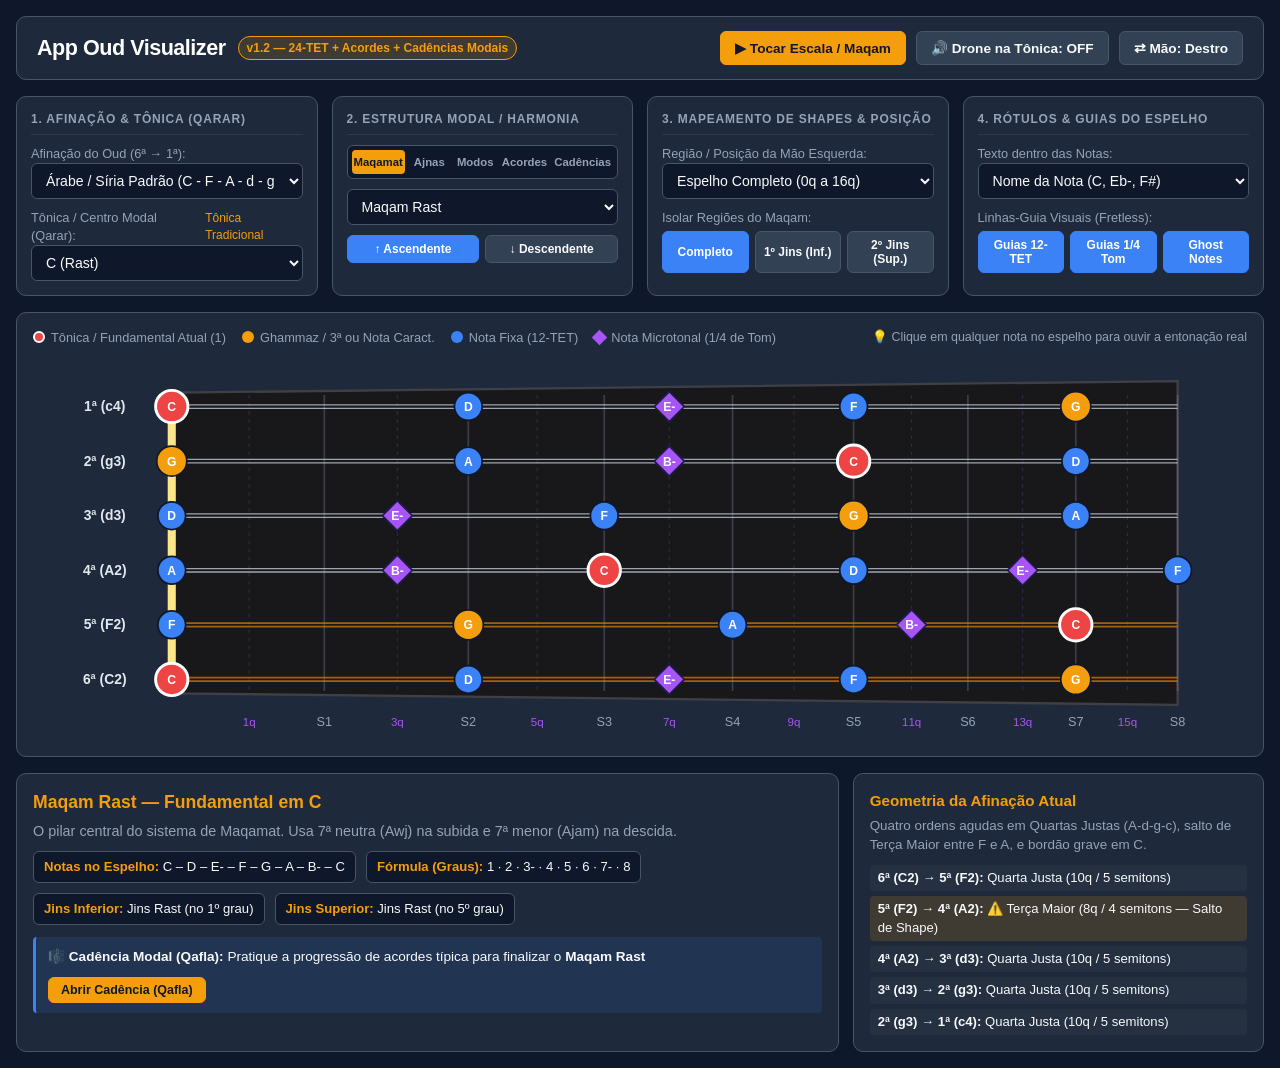
==== commit fd79ca5e: "Add files via upload" ====
--- a/App-Oud-Visualizer/index.html
+++ b/App-Oud-Visualizer/index.html
@@ -3,7 +3,7 @@
 <head>
   <meta charset="UTF-8" />
   <meta name="viewport" content="width=device-width, initial-scale=1.0" />
-  <title>App Oud Visualizer — 24-TET Fretless Engine</title>
+  <title>App Oud Visualizer — v1.2 (24-TET + Acordes + Cadências Modais)</title>
   <style>
     :root {
       --bg-dark: #0f172a;
@@ -114,7 +114,7 @@
     /* Deck de Controles */
     .control-deck {
       display: grid;
-      grid-template-columns: repeat(auto-fit, minmax(230px, 1fr));
+      grid-template-columns: repeat(auto-fit, minmax(240px, 1fr));
       gap: 14px;
       margin-bottom: 16px;
     }
@@ -163,8 +163,8 @@
 
     .tab-group {
       display: grid;
-      grid-template-columns: 1fr 1fr 1fr;
-      gap: 4px;
+      grid-template-columns: repeat(5, 1fr);
+      gap: 3px;
       background: var(--bg-dark);
       padding: 4px;
       border-radius: 6px;
@@ -174,8 +174,8 @@
     .tab-btn {
       background: transparent;
       border: none;
-      padding: 6px 4px;
-      font-size: 0.78rem;
+      padding: 6px 2px;
+      font-size: 0.71rem;
       text-align: center;
       justify-content: center;
       color: var(--text-muted);
@@ -198,13 +198,92 @@
       flex: 1;
       justify-content: center;
       padding: 6px 8px;
-      font-size: 0.78rem;
+      font-size: 0.75rem;
     }
 
     .inline-options button.selected {
       background: var(--fixed-color);
       border-color: var(--fixed-color);
       color: #fff;
+    }
+
+    /* Barra do Sequenciador de Cadências Modais (Qafla) */
+    .cadence-bar {
+      background: linear-gradient(135deg, rgba(30, 41, 59, 0.95), rgba(15, 23, 42, 0.95));
+      border: 1px solid var(--accent);
+      border-radius: 10px;
+      padding: 14px 16px;
+      margin-bottom: 16px;
+      display: none;
+      flex-direction: column;
+      gap: 12px;
+    }
+
+    .cadence-header {
+      display: flex;
+      justify-content: space-between;
+      align-items: center;
+      flex-wrap: wrap;
+      gap: 10px;
+    }
+
+    .cadence-header-title {
+      font-size: 0.92rem;
+      font-weight: 700;
+      color: var(--accent);
+      display: flex;
+      align-items: center;
+      gap: 8px;
+    }
+
+    .cadence-steps {
+      display: grid;
+      grid-template-columns: repeat(auto-fit, minmax(155px, 1fr));
+      gap: 10px;
+    }
+
+    .cadence-step-card {
+      background: var(--bg-dark);
+      border: 1px solid var(--border);
+      border-radius: 8px;
+      padding: 10px 12px;
+      cursor: pointer;
+      transition: all 0.15s ease;
+      display: flex;
+      flex-direction: column;
+      gap: 4px;
+      position: relative;
+    }
+
+    .cadence-step-card:hover {
+      border-color: var(--accent);
+      transform: translateY(-1px);
+    }
+
+    .cadence-step-card.active-step {
+      background: rgba(245, 158, 11, 0.16);
+      border: 2px solid var(--accent);
+      box-shadow: 0 0 12px rgba(245, 158, 11, 0.25);
+    }
+
+    .step-roman {
+      font-size: 0.75rem;
+      font-weight: 800;
+      color: var(--accent);
+      text-transform: uppercase;
+      display: flex;
+      justify-content: space-between;
+    }
+
+    .step-chord-name {
+      font-size: 0.95rem;
+      font-weight: 700;
+      color: #fff;
+    }
+
+    .step-role {
+      font-size: 0.73rem;
+      color: var(--text-muted);
     }
 
     /* Container do Espelho (SVG) */
@@ -336,11 +415,14 @@
   <header>
     <div class="brand">
       <h1>App Oud Visualizer</h1>
-      <span class="badge">24-TET Fretless Engine</span>
+      <span class="badge">v1.2 — 24-TET + Acordes + Cadências Modais</span>
     </div>
     <div class="audio-bar">
-      <button class="primary" id="btn-play-scale" title="Tocar as notas da estrutura selecionada">
+      <button class="primary" id="btn-play-scale" title="Executar escala, acorde ou cadência completa">
         ▶ Tocar Escala / Maqam
+      </button>
+      <button id="btn-arp-chord" style="display:none;" title="Tocar as notas do acorde atual uma a uma (Arpejo)">
+        🎵 Arpejar Acorde Atual
       </button>
       <button id="btn-drone" title="Ativar/Desativar bordão contínuo na nota Tônica (Qarar)">
         🔊 Drone na Tônica: OFF
@@ -362,20 +444,22 @@
       </div>
       <div>
         <label for="select-root">
-          <span>Nota Tônica (Root):</span>
-          <a href="#" id="btn-trad-root" style="color:var(--accent); text-decoration:none; font-size:0.75rem;">Usar Tônica Tradicional</a>
+          <span>Tônica / Centro Modal (Qarar):</span>
+          <a href="#" id="btn-trad-root" style="color:var(--accent); text-decoration:none; font-size:0.75rem;">Tônica Tradicional</a>
         </label>
         <select id="select-root"></select>
       </div>
     </div>
 
-    <!-- Card 2: Seleção de Maqam, Jins ou Escala -->
+    <!-- Card 2: Seleção de Maqam, Jins, Escala, Acorde ou Cadência -->
     <div class="control-card">
-      <h3>2. Estrutura Modal / Escala</h3>
+      <h3>2. Estrutura Modal / Harmonia</h3>
       <div class="tab-group">
         <button class="tab-btn active" data-mode="MAQAM">Maqamat</button>
         <button class="tab-btn" data-mode="JINS">Ajnas</button>
-        <button class="tab-btn" data-mode="SCALE">Modos & Sim.</button>
+        <button class="tab-btn" data-mode="SCALE">Modos</button>
+        <button class="tab-btn" data-mode="CHORD">Acordes</button>
+        <button class="tab-btn" data-mode="CADENCE">Cadências</button>
       </div>
       <div>
         <select id="select-entity"></select>
@@ -384,22 +468,26 @@
         <button id="btn-dir-asc" class="selected" title="Caminho ascendente do Maqam">↑ Ascendente</button>
         <button id="btn-dir-desc" title="Caminho descendente (altera o Jins superior em certos Maqamat)">↓ Descendente</button>
       </div>
+      <div id="chord-subcontrols" class="inline-options" style="display:none;">
+        <button id="btn-chord-voicing" class="selected" title="Exibe apenas 1 nota ergonômica por corda (Voicing real tocável)">1 Nota / Corda (Voicing)</button>
+        <button id="btn-chord-all" title="Exibe todas as notas do acorde espalhadas pelo espelho (Arpejo)">Todas as Notas (Arpejo)</button>
+      </div>
     </div>
 
     <!-- Card 3: Shapes e Posição da Mão Esquerda -->
     <div class="control-card">
       <h3>3. Mapeamento de Shapes & Posição</h3>
       <div>
-        <label for="select-shape">Filtro de Visualização no Espelho:</label>
+        <label for="select-shape">Região / Posição da Mão Esquerda:</label>
         <select id="select-shape">
-          <option value="FULL_NECK">Espelho Completo (Todas as Notas)</option>
-          <option value="OPEN_FIRST_POS">1ª Posição Clássica (Com Cordas Soltas)</option>
-          <option value="CLOSED_BOX">Shape Móvel Fechado (Sem Cordas Soltas)</option>
+          <option value="FULL_NECK">Espelho Completo (0q a 16q)</option>
+          <option value="OPEN_FIRST_POS">1ª Posição Aberta (Com Cordas Soltas)</option>
+          <option value="CLOSED_BOX">Posição Móvel Fechada (Sem Cordas Soltas)</option>
         </select>
       </div>
       <div id="box-slider-group" style="display:none;">
         <label for="slider-box">
-          <span>Posição do Dedo 1 (Shape Fechado):</span>
+          <span>Posição do Dedo 1 (Caixa Móvel):</span>
           <strong id="label-box-pos" style="color:var(--accent);">Semitom 1 (q=2)</strong>
         </label>
         <input type="range" id="slider-box" min="1" max="10" step="1" value="2" />
@@ -421,7 +509,7 @@
         <label for="select-label">Texto dentro das Notas:</label>
         <select id="select-label">
           <option value="NOTE_NAME">Nome da Nota (C, Eb-, F#)</option>
-          <option value="DEGREE">Grau / Intervalo (1, 2-, b3, 4)</option>
+          <option value="DEGREE">Grau / Intervalo (1, 3-, 5, b7)</option>
           <option value="FINGER">Dedo Sugerido (0, 1, 2, 3, 4)</option>
           <option value="ARABIC">Nome Árabe (Rast, Dukah, Sikah...)</option>
         </select>
@@ -437,12 +525,27 @@
     </div>
   </section>
 
+  <!-- Barra Interativa de Cadências Modais (Qafla Sequencer) -->
+  <section class="cadence-bar" id="cadence-bar">
+    <div class="cadence-header">
+      <div class="cadence-header-title">
+        <span>🎼 Sequenciador de Cadência Modal (Qafla):</span>
+        <span id="cadence-active-label" style="color:#fff; font-weight:500;">Clique em cada acorde abaixo para inspecionar o shape no espelho</span>
+      </div>
+      <div style="display:flex; gap:8px;">
+        <button id="btn-strum-step" style="padding:5px 10px; font-size:0.78rem;">🔊 Rasguear Acorde Selecionado</button>
+        <button class="primary" id="btn-play-cadence-seq" style="padding:5px 12px; font-size:0.78rem;">▶ Tocar Progressão Completa</button>
+      </div>
+    </div>
+    <div class="cadence-steps" id="cadence-steps-container"></div>
+  </section>
+
   <!-- Área do Espelho do Oud (SVG) -->
   <section class="neck-wrapper">
     <div class="neck-toolbar">
       <div class="legend">
-        <span class="legend-item"><span class="dot" style="background:var(--root-color); border:2px solid #fff;"></span> Tônica (Qarar / Jawab)</span>
-        <span class="legend-item"><span class="dot" style="background:var(--ghammaz-color);"></span> Ghammaz / Nota Caract. / Simetria</span>
+        <span class="legend-item"><span class="dot" style="background:var(--root-color); border:2px solid #fff;"></span> Tônica / Fundamental Atual (1)</span>
+        <span class="legend-item"><span class="dot" style="background:var(--ghammaz-color);"></span> Ghammaz / 3ª ou Nota Caract.</span>
         <span class="legend-item"><span class="dot" style="background:var(--fixed-color);"></span> Nota Fixa (12-TET)</span>
         <span class="legend-item"><span class="diamond" style="background:var(--micro-color);"></span> Nota Microtonal (1/4 de Tom)</span>
       </div>
@@ -469,7 +572,7 @@
 
   <script>
     /*************************************************************************
-     * 1. BANCO DE DADOS MUSICAL (24-TET CORE ENGINE)
+     * 1. BANCO DE DADOS MUSICAL (24-TET + CHORDS + MODAL CADENCES)
      *************************************************************************/
     const PITCH_CLASSES_24 = [
       { q: 0,  sharp: "C",   flat: "C",   arabic: "Rast",      micro: false },
@@ -582,7 +685,7 @@
 
       maqamat: [
         {
-          id: "maqam_rast", name: "Maqam Rast", traditional_root_q: 0,
+          id: "maqam_rast", name: "Maqam Rast", traditional_root_q: 0, linked_cadence: "cad_rast",
           lower_jins: "Jins Rast (no 1º grau)", upper_jins_asc: "Jins Rast (no 5º grau)", upper_jins_desc: "Jins Nahawand (no 5º grau)",
           intervals_asc: [0, 4, 7, 10, 14, 18, 21, 24],
           intervals_desc: [0, 4, 7, 10, 14, 18, 20, 24],
@@ -593,7 +696,7 @@
           description: "O pilar central do sistema de Maqamat. Usa 7ª neutra (Awj) na subida e 7ª menor (Ajam) na descida."
         },
         {
-          id: "maqam_bayati", name: "Maqam Bayati", traditional_root_q: 4,
+          id: "maqam_bayati", name: "Maqam Bayati", traditional_root_q: 4, linked_cadence: "cad_bayati",
           lower_jins: "Jins Bayati (no 1º grau)", upper_jins_asc: "Jins Nahawand (no 4º grau)", upper_jins_desc: "Jins Nahawand (no 4º grau)",
           intervals_asc: [0, 3, 6, 10, 14, 16, 20, 24],
           intervals_desc: [0, 3, 6, 10, 14, 16, 20, 24],
@@ -604,7 +707,7 @@
           description: "Maqam profundamente expressivo baseado em D (Dukah), com 2º grau microtonal (Eb-) e Ghammaz no 4º grau (G)."
         },
         {
-          id: "maqam_saba", name: "Maqam Saba", traditional_root_q: 4,
+          id: "maqam_saba", name: "Maqam Saba", traditional_root_q: 4, linked_cadence: "cad_saba",
           lower_jins: "Jins Saba (no 1º grau)", upper_jins_asc: "Jins Hijaz (no 3º grau)", upper_jins_desc: "Jins Hijaz (no 3º grau)",
           intervals_asc: [0, 3, 6, 8, 14, 16, 20, 22],
           intervals_desc: [0, 3, 6, 8, 14, 16, 20, 22],
@@ -615,7 +718,7 @@
           description: "Conhecido pela atmosfera melancólica e espiritual; não fecha na oitava justa no primeiro tetracorde (possui 4ª diminuta)."
         },
         {
-          id: "maqam_hijaz", name: "Maqam Hijaz", traditional_root_q: 4,
+          id: "maqam_hijaz", name: "Maqam Hijaz", traditional_root_q: 4, linked_cadence: "cad_hijaz",
           lower_jins: "Jins Hijaz (no 1º grau)", upper_jins_asc: "Jins Rast (no 4º grau)", upper_jins_desc: "Jins Nahawand (no 4º grau)",
           intervals_asc: [0, 2, 8, 10, 14, 17, 20, 24],
           intervals_desc: [0, 2, 8, 10, 14, 16, 20, 24],
@@ -626,7 +729,7 @@
           description: "Combina Jins Hijaz inferior com Jins Rast na subida (com 6ª neutra) e Jins Nahawand na descida (equivalente ao Frígio Dominante)."
         },
         {
-          id: "maqam_nahawand", name: "Maqam Nahawand", traditional_root_q: 0,
+          id: "maqam_nahawand", name: "Maqam Nahawand", traditional_root_q: 0, linked_cadence: "cad_nahawand",
           lower_jins: "Jins Nahawand (no 1º grau)", upper_jins_asc: "Jins Hijaz (no 5º grau)", upper_jins_desc: "Jins Kurd (no 5º grau)",
           intervals_asc: [0, 4, 6, 10, 14, 16, 22, 24],
           intervals_desc: [0, 4, 6, 10, 14, 16, 20, 24],
@@ -637,7 +740,7 @@
           description: "Isento de quartos de tom; alterna entre Menor Harmônica (ascendente) e Eólio/Menor Natural (descendente)."
         },
         {
-          id: "maqam_kurd", name: "Maqam Kurd", traditional_root_q: 4,
+          id: "maqam_kurd", name: "Maqam Kurd", traditional_root_q: 4, linked_cadence: "cad_kurd",
           lower_jins: "Jins Kurd (no 1º grau)", upper_jins_asc: "Jins Nahawand (no 4º grau)", upper_jins_desc: "Jins Nahawand (no 4º grau)",
           intervals_asc: [0, 2, 6, 10, 14, 16, 20, 24],
           intervals_desc: [0, 2, 6, 10, 14, 16, 20, 24],
@@ -648,7 +751,7 @@
           description: "Equivalente estrutural ao Modo Frígio, mas articulado através da resolução entre Jins Kurd (D) e Jins Nahawand (G)."
         },
         {
-          id: "maqam_sikah", name: "Maqam Sikah", traditional_root_q: 5,
+          id: "maqam_sikah", name: "Maqam Sikah", traditional_root_q: 5, linked_cadence: "cad_sikah",
           lower_jins: "Jins Sikah (no 1º grau)", upper_jins_asc: "Jins Rast (no 3º grau)", upper_jins_desc: "Jins Rast (no 3º grau)",
           intervals_asc: [0, 3, 7, 11, 14, 17, 21, 24],
           intervals_desc: [0, 3, 7, 11, 14, 17, 21, 24],
@@ -659,7 +762,7 @@
           description: "Tônica posicionada sobre o quarto de tom Sikah (Eb-). O Ghammaz fica na 3ª (G natural)."
         },
         {
-          id: "maqam_huzam", name: "Maqam Huzam", traditional_root_q: 5,
+          id: "maqam_huzam", name: "Maqam Huzam", traditional_root_q: 5, linked_cadence: "cad_sikah",
           lower_jins: "Jins Sikah (no 1º grau)", upper_jins_asc: "Jins Hijaz (no 3º grau)", upper_jins_desc: "Jins Rast (no 3º grau)",
           intervals_asc: [0, 3, 7, 9, 15, 17, 21, 24],
           intervals_desc: [0, 3, 7, 9, 15, 17, 19, 24],
@@ -670,7 +773,7 @@
           description: "Membro mais popular da família Sikah; une a tônica microtonal em Eb- ao Jins Hijaz sobre G."
         },
         {
-          id: "maqam_nikriz", name: "Maqam Nikriz", traditional_root_q: 0,
+          id: "maqam_nikriz", name: "Maqam Nikriz", traditional_root_q: 0, linked_cadence: "cad_nikriz",
           lower_jins: "Jins Nikriz (no 1º grau)", upper_jins_asc: "Jins Nahawand (no 5º grau)", upper_jins_desc: "Jins Nahawand (no 5º grau)",
           intervals_asc: [0, 4, 6, 12, 14, 18, 20, 24],
           intervals_desc: [0, 4, 6, 12, 14, 18, 20, 24],
@@ -681,7 +784,7 @@
           description: "Equivalente ao modo Dórico #4 (4º grau da Menor Harmônica), com pentacorde Nikriz na base."
         },
         {
-          id: "maqam_nawa_athar", name: "Maqam Nawa Athar", traditional_root_q: 0,
+          id: "maqam_nawa_athar", name: "Maqam Nawa Athar", traditional_root_q: 0, linked_cadence: "cad_nawa_athar",
           lower_jins: "Jins Nikriz (no 1º grau)", upper_jins_asc: "Jins Hijaz (no 5º grau)", upper_jins_desc: "Jins Hijaz (no 5º grau)",
           intervals_asc: [0, 4, 6, 12, 14, 16, 22, 24],
           intervals_desc: [0, 4, 6, 12, 14, 16, 22, 24],
@@ -692,7 +795,7 @@
           description: "Dois saltos de 2ª aumentada na mesma oitava (Nikriz + Hijaz). Idêntico à Escala Menor Húngara."
         },
         {
-          id: "maqam_ajam", name: "Maqam Ajam", traditional_root_q: 20,
+          id: "maqam_ajam", name: "Maqam Ajam", traditional_root_q: 20, linked_cadence: "cad_ajam",
           lower_jins: "Jins Ajam (no 1º grau)", upper_jins_asc: "Jins Ajam (no 5º grau)", upper_jins_desc: "Jins Nahawand (no 5º grau)",
           intervals_asc: [0, 4, 8, 10, 14, 18, 22, 24],
           intervals_desc: [0, 4, 8, 10, 14, 18, 20, 24],
@@ -722,6 +825,180 @@
         { id: "sym_augmented", name: "[Simétrica] Aumentada (Hexatônica)", traditional_root_q: 0, intervals_q: [0, 6, 8, 14, 16, 22, 24], degrees: ["1", "#2", "3", "5", "b6", "7", "8"], symmetry_step_q: 8, description: "Simétrica a cada 3ª Maior (8 quartos de tom). Excelente para explorar o salto F-A entre a 5ª e 4ª cordas." },
         { id: "sym_chromatic_12", name: "[Simétrica] Cromática Ocidental (12-TET)", traditional_root_q: 0, intervals_q: [0, 2, 4, 6, 8, 10, 12, 14, 16, 18, 20, 22, 24], degrees: ["1", "b2", "2", "b3", "3", "4", "b5", "5", "b6", "6", "b7", "7", "8"], symmetry_step_q: 24, description: "Todas as 12 notas fixas temperadas para treino mecânico de 4 dedos por corda." },
         { id: "sym_arab_24", name: "[Simétrica] Grade Microtonal Completa (24-TET)", traditional_root_q: 0, intervals_q: [0,1,2,3,4,5,6,7,8,9,10,11,12,13,14,15,16,17,18,19,20,21,22,23,24], degrees: ["1","1+","b2","2-","2","2+","b3","3-","3","4-","4","4+","b5","5-","5","5+","b6","6-","6","6+","b7","7-","7","8-","8"], symmetry_step_q: 24, description: "Mapa completo com todos os 24 quartos de tom por oitava." }
+      ],
+
+      chords: [
+        { id: "chord_oud_power", short_symbol: "5", name: "[Modal Oud] Quinta Aberta / Bordão (1 - 5 - 8)", traditional_root_q: 0, intervals_q: [0, 14], degrees: ["1", "5"], cents_dev: [0, 0], ghammaz_q: 14, bridge_maqam: "maqam_rast", bridge_text: "Universal (Todos os Maqamat)", description: "Voicing tradicional de acompanhamento no Oud (sem terça), preservando a pureza microtonal da melodia." },
+        { id: "chord_rast_triad", short_symbol: "Rast", name: "[Microtonal] Acorde Rast Neutro (1 - 3- - 5)", traditional_root_q: 0, intervals_q: [0, 7, 14], degrees: ["1", "3-", "5"], cents_dev: [0, -15, 0], ghammaz_q: 7, bridge_maqam: "maqam_rast", bridge_text: "Maqam Rast / Jins Rast", description: "Tríade com Terça Neutra (Sikah em 7q / ~335 cents). Nem maior nem menor — sonoridade autêntica do Maqam Rast." },
+        { id: "chord_rast_7", short_symbol: "Rast7-", name: "[Microtonal] Rast com 7ª Neutra (1 - 3- - 5 - 7-)", traditional_root_q: 0, intervals_q: [0, 7, 14, 21], degrees: ["1", "3-", "5", "7-"], cents_dev: [0, -15, 0, -15], ghammaz_q: 7, bridge_maqam: "maqam_rast", bridge_text: "Maqam Rast (Subida com Awj)", description: "Tétrade microtonal unindo a 3ª neutra (Sikah) e a 7ª neutra (Awj)." },
+        { id: "chord_bayati_modal", short_symbol: "Bayati", name: "[Microtonal] Cluster Modal Bayati (1 - 2- - 4 - 5)", traditional_root_q: 4, intervals_q: [0, 3, 10, 14], degrees: ["1", "2-", "4", "5"], cents_dev: [0, -15, 0, 0], ghammaz_q: 10, bridge_maqam: "maqam_bayati", bridge_text: "Maqam Bayati", description: "Voicing suspenso com 2ª neutra (3q) e 4ª justa (Ghammaz), ideal para cadências em Bayati." },
+        { id: "chord_hijaz_modal", short_symbol: "Hijaz", name: "[Modal Oud] Acorde Hijaz (1 - b2 - 3 - 5)", traditional_root_q: 4, intervals_q: [0, 2, 8, 14], degrees: ["1", "b2", "3", "5"], cents_dev: [0, +10, -10, 0], ghammaz_q: 8, bridge_maqam: "maqam_hijaz", bridge_text: "Maqam Hijaz", description: "Tríade Maior adicionada da 2ª menor (b2), destacando o intervalo de 2ª aumentada característico do Hijaz." },
+        { id: "chord_saba_modal", short_symbol: "Saba", name: "[Microtonal] Acorde Saba Diminuto (1 - 2- - b3 - b4)", traditional_root_q: 4, intervals_q: [0, 3, 6, 8], degrees: ["1", "2-", "b3", "b4"], cents_dev: [0, -15, 0, 0], ghammaz_q: 6, bridge_maqam: "maqam_saba", bridge_text: "Maqam Saba", description: "Voicing dramático contendo a 2ª neutra (3q), 3ª menor (6q) e a 4ª diminuta (8q = Ghammaz)." },
+        { id: "chord_sikah_modal", short_symbol: "Sikah", name: "[Microtonal] Acorde Sikah / Huzam (1 - 3- - 5-)", traditional_root_q: 5, intervals_q: [0, 7, 14], degrees: ["1", "3", "5"], cents_dev: [+15, 0, 0], ghammaz_q: 7, bridge_maqam: "maqam_huzam", bridge_text: "Maqam Sikah / Huzam", description: "Acorde construído sobre a tônica microtonal Sikah (Eb-) com G natural (7q) e Bb natural (14q)." },
+        { id: "chord_sus4", short_symbol: "sus4", name: "[Modal Oud] Suspenso Sus4 (1 - 4 - 5)", traditional_root_q: 4, intervals_q: [0, 10, 14], degrees: ["1", "4", "5"], cents_dev: [0, 0, 0], ghammaz_q: 10, bridge_maqam: "maqam_kurd", bridge_text: "Acompanhamento neutro p/ Bayati, Kurd e Rast", description: "Substitui a terça pela 4ª justa, evitando choque com os quartos de tom da melodia." },
+        { id: "chord_sus2", short_symbol: "sus2", name: "[Modal Oud] Suspenso Sus2 (1 - 2 - 5)", traditional_root_q: 0, intervals_q: [0, 4, 14], degrees: ["1", "2", "5"], cents_dev: [0, 0, 0], ghammaz_q: 4, bridge_maqam: "maqam_nahawand", bridge_text: "Acompanhamento aberto p/ Nahawand e Rast", description: "Sonoridade aberta em quintas e segundas, muito idiomática nas cordas soltas do Oud." },
+        { id: "chord_quartal", short_symbol: "4tal", name: "[Modal Oud] Quartal (1 - 4 - b7)", traditional_root_q: 4, intervals_q: [0, 10, 20], degrees: ["1", "4", "b7"], cents_dev: [0, 0, 0], ghammaz_q: 10, description: "Empilhamento de quartas justas; aproveita a simetria natural das ordens do Oud." },
+        { id: "chord_maj", short_symbol: "", name: "[Tríade] Maior (1 - 3 - 5)", traditional_root_q: 0, intervals_q: [0, 8, 14], degrees: ["1", "3", "5"], cents_dev: [0, 0, 0], ghammaz_q: 8, bridge_maqam: "maqam_ajam", bridge_text: "Maqam Ajam / Jins Ajam", description: "Tríade maior fundamental (Tônica, 3ª Maior em 8q e 5ª Justa em 14q)." },
+        { id: "chord_min", short_symbol: "m", name: "[Tríade] Menor (1 - b3 - 5)", traditional_root_q: 0, intervals_q: [0, 6, 14], degrees: ["1", "b3", "5"], cents_dev: [0, 0, 0], ghammaz_q: 6, bridge_maqam: "maqam_nahawand", bridge_text: "Maqam Nahawand / Kurd", description: "Tríade menor fundamental (Tônica, 3ª Menor em 6q e 5ª Justa em 14q)." },
+        { id: "chord_dim", short_symbol: "dim", name: "[Tríade] Diminuta (1 - b3 - b5)", traditional_root_q: 4, intervals_q: [0, 6, 12], degrees: ["1", "b3", "b5"], cents_dev: [0, 0, 0], ghammaz_q: 12, bridge_maqam: "maqam_saba", bridge_text: "Jins Saba Zamzama / Lócrio", description: "Tríade simétrica de terças menores (0q, 6q, 12q)." },
+        { id: "chord_aug", short_symbol: "aug", name: "[Tríade] Aumentada (1 - 3 - #5)", traditional_root_q: 0, intervals_q: [0, 8, 16], degrees: ["1", "3", "#5"], cents_dev: [0, 0, 0], ghammaz_q: 16, description: "Tríade simétrica de terças maiores (0q, 8q, 16q)." },
+        { id: "chord_dom7", short_symbol: "7", name: "[Tétrade] 7ª Dominante — 7 (1 - 3 - 5 - b7)", traditional_root_q: 4, intervals_q: [0, 8, 14, 20], degrees: ["1", "3", "5", "b7"], cents_dev: [0, 0, 0, 0], ghammaz_q: 8, bridge_maqam: "maqam_hijaz", bridge_text: "Maqam Hijaz (Harmonia da Tônica)", description: "Tétrade dominante maior com 7ª menor. Base harmônica direta para o Jins Hijaz." },
+        { id: "chord_maj7", short_symbol: "maj7", name: "[Tétrade] 7ª Maior — Maj7 (1 - 3 - 5 - 7)", traditional_root_q: 0, intervals_q: [0, 8, 14, 22], degrees: ["1", "3", "5", "7"], cents_dev: [0, 0, 0, 0], ghammaz_q: 22, bridge_maqam: "maqam_ajam", bridge_text: "Maqam Ajam", description: "Tétrade maior com 7ª maior (22q)." },
+        { id: "chord_min7", short_symbol: "m7", name: "[Tétrade] Menor com 7ª — m7 (1 - b3 - 5 - b7)", traditional_root_q: 0, intervals_q: [0, 6, 14, 20], degrees: ["1", "b3", "5", "b7"], cents_dev: [0, 0, 0, 0], ghammaz_q: 6, bridge_maqam: "maqam_nahawand", bridge_text: "Maqam Nahawand (Descendente) / Kurd", description: "Tétrade menor com 7ª menor." },
+        { id: "chord_m7b5", short_symbol: "m7b5", name: "[Tétrade] Meio-Diminuto — m7b5 (1 - b3 - b5 - b7)", traditional_root_q: 4, intervals_q: [0, 6, 12, 20], degrees: ["1", "b3", "b5", "b7"], cents_dev: [0, 0, 0, 0], ghammaz_q: 12, bridge_maqam: "maqam_saba", bridge_text: "Maqam Lami / Saba", description: "Acorde meio-diminuto, ideal para harmonizar cadências em Saba e Lami." }
+      ],
+
+      cadences: [
+        {
+          id: "cad_rast",
+          name: "Qafla Maqam Rast (I - IV - V - bVII - I)",
+          traditional_root_q: 0,
+          bridge_maqam: "maqam_rast",
+          bridge_text: "Maqam Rast",
+          description: "Cadência modal clássica do Maqam Rast: parte da tríade neutra na tônica (Rast), passa pelo 4º grau (Jaharkah), toca o Ghammaz no 5º grau (Nawa) e utiliza o acorde Maior da 7ª menor descendente (Ajam) para resolver no Qarar.",
+          steps: [
+            { roman: "I (Qarar)", offset_q: 0, chord_id: "chord_rast_triad", role: "Tônica c/ 3ª Neutra" },
+            { roman: "IV", offset_q: 10, chord_id: "chord_maj", role: "Subdominante (Jaharkah)" },
+            { roman: "V (Ghammaz)", offset_q: 14, chord_id: "chord_rast_triad", role: "Pivô Modal (Nawa)" },
+            { roman: "bVII (Desc.)", offset_q: 20, chord_id: "chord_maj", role: "Subtônica (Ajam)" },
+            { roman: "I (Qafla)", offset_q: 0, chord_id: "chord_rast_triad", role: "Resolução Final" }
+          ]
+        },
+        {
+          id: "cad_bayati",
+          name: "Qafla Maqam Bayati (I - iv - bVII - v - I)",
+          traditional_root_q: 4,
+          bridge_maqam: "maqam_bayati",
+          bridge_text: "Maqam Bayati",
+          description: "Cadência tradicional do Bayati: afirma o cluster microtonal na tônica (Dukah), sobe para o Jins Nahawand no 4º grau (Ghammaz em G), apoia na subtônica maior um tom abaixo (C) e resolve com suspensão modal.",
+          steps: [
+            { roman: "I (Qarar)", offset_q: 0, chord_id: "chord_bayati_modal", role: "Tônica Bayati" },
+            { roman: "iv (Ghammaz)", offset_q: 10, chord_id: "chord_min", role: "2º Jins (Nahawand)" },
+            { roman: "bVII (Rast)", offset_q: 20, chord_id: "chord_maj", role: "Apoio Subtônico" },
+            { roman: "v (Sus4)", offset_q: 14, chord_id: "chord_sus4", role: "Suspensão Dominante" },
+            { roman: "I (Qafla)", offset_q: 0, chord_id: "chord_bayati_modal", role: "Repouso (Dukah)" }
+          ]
+        },
+        {
+          id: "cad_hijaz",
+          name: "Qafla Maqam Hijaz / Andaluza (iv - bIII - bII - I)",
+          traditional_root_q: 4,
+          bridge_maqam: "maqam_hijaz",
+          bridge_text: "Maqam Hijaz",
+          description: "Progressão descendente icônica da família Hijaz e do repertório Mediterrâneo/Andaluz: desce em graus conjuntos a partir do Ghammaz (4º grau menor) passando pelo bII Napolitano até repousar na tônica Maior/Hijaz.",
+          steps: [
+            { roman: "I (Estab.)", offset_q: 0, chord_id: "chord_hijaz_modal", role: "Centro Hijaz" },
+            { roman: "iv (Ghammaz)", offset_q: 10, chord_id: "chord_min", role: "Pivô no 4º Grau" },
+            { roman: "bIII", offset_q: 6, chord_id: "chord_maj", role: "Descida Modal" },
+            { roman: "bII", offset_q: 2, chord_id: "chord_maj", role: "Tensão b2 (Frígia)" },
+            { roman: "I (Qafla)", offset_q: 0, chord_id: "chord_maj", role: "Resolução Maior/Hijaz" }
+          ]
+        },
+        {
+          id: "cad_saba",
+          name: "Qafla Maqam Saba (i° - bIII - bII - i°)",
+          traditional_root_q: 4,
+          bridge_maqam: "maqam_saba",
+          bridge_text: "Maqam Saba",
+          description: "Reflete a tensão única do Maqam Saba: parte do tetracorde comprimido (com 4ª diminuta), ilumina o Ghammaz no 3º grau menor (Jins Hijaz em F) e retorna pelo bII para o acorde Saba na tônica.",
+          steps: [
+            { roman: "i° (Saba)", offset_q: 0, chord_id: "chord_saba_modal", role: "Tônica Saba" },
+            { roman: "bIII (Ghammaz)", offset_q: 6, chord_id: "chord_hijaz_modal", role: "Jins Hijaz no 3º Grau" },
+            { roman: "bVII", offset_q: 20, chord_id: "chord_min", role: "Passagem Grave" },
+            { roman: "bII", offset_q: 2, chord_id: "chord_maj", role: "Aproximação Semitonal" },
+            { roman: "i° (Qafla)", offset_q: 0, chord_id: "chord_saba_modal", role: "Resolução Saba" }
+          ]
+        },
+        {
+          id: "cad_nahawand",
+          name: "Qafla Maqam Nahawand (i - iv - bVI - V7 - i)",
+          traditional_root_q: 0,
+          bridge_maqam: "maqam_nahawand",
+          bridge_text: "Maqam Nahawand",
+          description: "Cadência dramática do Maqam Nahawand: explora a subdominante menor, o grau bVI e utiliza o Jins Hijaz no 5º grau (acorde V7 com sensível) para cravar a resolução na tônica menor.",
+          steps: [
+            { roman: "i (Qarar)", offset_q: 0, chord_id: "chord_min", role: "Tônica Nahawand" },
+            { roman: "iv", offset_q: 10, chord_id: "chord_min", role: "Subdominante Menor" },
+            { roman: "bVI", offset_q: 16, chord_id: "chord_maj", role: "Expansão Lírica" },
+            { roman: "V7 (Ghammaz)", offset_q: 14, chord_id: "chord_dom7", role: "Jins Hijaz Dominante" },
+            { roman: "i (Qafla)", offset_q: 0, chord_id: "chord_min", role: "Resolução Menor" }
+          ]
+        },
+        {
+          id: "cad_kurd",
+          name: "Qafla Maqam Kurd / Frígia (i - iv - bIII - bII - i)",
+          traditional_root_q: 4,
+          bridge_maqam: "maqam_kurd",
+          bridge_text: "Maqam Kurd",
+          description: "Cadência suave sem quartos de tom caracterizada pelo movimento do acorde bII Maior (um semitom acima da tônica) resolvendo sobre o acorde menor/sus4 do Qarar.",
+          steps: [
+            { roman: "i (Qarar)", offset_q: 0, chord_id: "chord_min", role: "Tônica Kurd" },
+            { roman: "iv (Ghammaz)", offset_q: 10, chord_id: "chord_min", role: "Pivô no 4º Grau" },
+            { roman: "bVII", offset_q: 20, chord_id: "chord_maj", role: "Apoio Modal" },
+            { roman: "bII (Kurdi)", offset_q: 2, chord_id: "chord_maj", role: "Cadência b2 → 1" },
+            { roman: "i (Qafla)", offset_q: 0, chord_id: "chord_min", role: "Repouso Kurd" }
+          ]
+        },
+        {
+          id: "cad_sikah",
+          name: "Qafla Maqam Sikah / Huzam (I- - III - II - I-)",
+          traditional_root_q: 5,
+          bridge_maqam: "maqam_huzam",
+          bridge_text: "Maqam Sikah / Huzam",
+          description: "Cadência com tônica sobre quarto de tom (Eb-): articula o Ghammaz na 3ª (G natural com Jins Hijaz/Rast), passa pelo grau inteiro F maior (Dukah/Jaharkah) e resolve na tônica microtonal Sikah.",
+          steps: [
+            { roman: "I- (Sikah)", offset_q: 0, chord_id: "chord_sikah_modal", role: "Tônica em 1/4 de Tom" },
+            { roman: "III (Ghammaz)", offset_q: 7, chord_id: "chord_hijaz_modal", role: "Pivô em G (Nawa)" },
+            { roman: "II", offset_q: 3, chord_id: "chord_maj", role: "Apoio F Maior" },
+            { roman: "bVII-", offset_q: 19, chord_id: "chord_oud_power", role: "Subtônica Grave" },
+            { roman: "I- (Qafla)", offset_q: 0, chord_id: "chord_sikah_modal", role: "Resolução Sikah" }
+          ]
+        },
+        {
+          id: "cad_nikriz",
+          name: "Qafla Maqam Nikriz (i - II7 - iv - v - i)",
+          traditional_root_q: 0,
+          bridge_maqam: "maqam_nikriz",
+          bridge_text: "Maqam Nikriz",
+          description: "Destaca a 4ª aumentada (#4) característica do pentacorde Nikriz por meio do acorde Maior/Dominante sobre o 2º grau (II7) combinado ao Ghammaz menor no 5º grau.",
+          steps: [
+            { roman: "i (Qarar)", offset_q: 0, chord_id: "chord_min", role: "Tônica Nikriz" },
+            { roman: "II7 (#4)", offset_q: 4, chord_id: "chord_dom7", role: "Destaque da #4" },
+            { roman: "v (Ghammaz)", offset_q: 14, chord_id: "chord_min", role: "Jins Nahawand no 5º" },
+            { roman: "bVII", offset_q: 20, chord_id: "chord_maj", role: "Cadência Descendente" },
+            { roman: "i (Qafla)", offset_q: 0, chord_id: "chord_min", role: "Repouso Final" }
+          ]
+        },
+        {
+          id: "cad_nawa_athar",
+          name: "Qafla Maqam Nawa Athar (i - #iv° - V - bVI - V7 - i)",
+          traditional_root_q: 0,
+          bridge_maqam: "maqam_nawa_athar",
+          bridge_text: "Maqam Nawa Athar",
+          description: "Explora a dupla segunda aumentada (Nikriz + Hijaz): cria forte atração cromática entre o #4 diminuto e o 5º grau com Jins Hijaz antes de resolver na tônica menor.",
+          steps: [
+            { roman: "i (Qarar)", offset_q: 0, chord_id: "chord_min", role: "Tônica Nawa Athar" },
+            { roman: "#iv°", offset_q: 12, chord_id: "chord_dim", role: "Sensível do Ghammaz" },
+            { roman: "V (Ghammaz)", offset_q: 14, chord_id: "chord_hijaz_modal", role: "Jins Hijaz no 5º Grau" },
+            { roman: "bVI", offset_q: 16, chord_id: "chord_maj", role: "Engano Modal (Hisar)" },
+            { roman: "i (Qafla)", offset_q: 0, chord_id: "chord_min", role: "Resolução Dramática" }
+          ]
+        },
+        {
+          id: "cad_ajam",
+          name: "Qafla Maqam Ajam (I - IV - bVII - V7 - I)",
+          traditional_root_q: 20,
+          bridge_maqam: "maqam_ajam",
+          bridge_text: "Maqam Ajam",
+          description: "Combina o brilho do modo maior com a flexão característica da 7ª menor descendente (acorde bVII) antes da preparação dominante final.",
+          steps: [
+            { roman: "I (Qarar)", offset_q: 0, chord_id: "chord_maj", role: "Tônica Ajam" },
+            { roman: "IV", offset_q: 10, chord_id: "chord_maj", role: "Subdominante" },
+            { roman: "bVII (Desc.)", offset_q: 20, chord_id: "chord_maj", role: "Flexão Descendente" },
+            { roman: "V7 (Ghammaz)", offset_q: 14, chord_id: "chord_dom7", role: "Dominante (5º Grau)" },
+            { roman: "I (Qafla)", offset_q: 0, chord_id: "chord_maj", role: "Resolução Maior" }
+          ]
+        }
       ]
     };
 
@@ -730,10 +1007,12 @@
      *************************************************************************/
     const state = {
       tuningId: "syrian_arabic_c_c",
-      mode: "MAQAM",            // "MAQAM" | "JINS" | "SCALE"
+      mode: "MAQAM",            // "MAQAM" | "JINS" | "SCALE" | "CHORD" | "CADENCE"
       entityId: "maqam_rast",
-      rootQ: 0,                 // 0 = C
+      rootQ: 0,                 // Tônica global (0 = C)
+      cadenceStepIndex: 0,      // Índice do acorde atualmente selecionado na barra de Cadência (0 a 4)
       direction: "ASC",         // "ASC" | "DESC"
+      chordVoicingOnly: true,   // true = 1 nota ergonômica por corda (Voicing); false = Todas as notas (Arpejo)
       shapeMode: "FULL_NECK",   // "FULL_NECK" | "OPEN_FIRST_POS" | "CLOSED_BOX"
       boxAnchorQ: 2,            // Quarto de tom inicial do Dedo 1 no modo CLOSED_BOX
       jinsFilter: "ALL",        // "ALL" | "LOWER" | "UPPER"
@@ -745,6 +1024,9 @@
       droneActive: false
     };
 
+    let currentChordVoicingFreqs = [];
+    let cadenceSequenceTimers = [];
+
     /*************************************************************************
      * 3. MOTOR DE ÁUDIO MICROTONAL (WEB AUDIO API)
      *************************************************************************/
@@ -761,14 +1043,15 @@
       }
     }
 
-    /**
-     * Toca uma nota com síntese de corda dedilhada (ataque de risha + harmônicos de corda dupla)
-     */
-    function playPluckedNote(freqHz, duration = 1.1) {
+    function clearCadenceTimers() {
+      cadenceSequenceTimers.forEach(t => clearTimeout(t));
+      cadenceSequenceTimers = [];
+    }
+
+    function playPluckedNote(freqHz, duration = 1.25) {
       initAudio();
       const now = audioCtx.currentTime;
 
-      // Dois osciladores levemente desafinados (1.5 cents) simulando a ordem dupla (par de cordas) do Oud
       const osc1 = audioCtx.createOscillator();
       const osc2 = audioCtx.createOscillator();
       const filter = audioCtx.createBiquadFilter();
@@ -780,14 +1063,12 @@
       osc1.frequency.setValueAtTime(freqHz, now);
       osc2.frequency.setValueAtTime(freqHz * Math.pow(2, 1.5 / 1200), now);
 
-      // Filtro passa-baixa com queda rápida para simular a madeira do bojo
       filter.type = "lowpass";
       filter.frequency.setValueAtTime(freqHz * 6, now);
       filter.frequency.exponentialRampToValueAtTime(freqHz * 1.4, now + duration * 0.7);
 
-      // Envelope de amplitude percussivo
       gain.gain.setValueAtTime(0.001, now);
-      gain.gain.linearRampToValueAtTime(0.28, now + 0.012);
+      gain.gain.linearRampToValueAtTime(0.24, now + 0.012);
       gain.gain.exponentialRampToValueAtTime(0.0008, now + duration);
 
       osc1.connect(filter);
@@ -814,7 +1095,6 @@
         btn.textContent = "🔊 Drone na Tônica: OFF";
         btn.classList.remove("active-toggle");
       } else {
-        // Frequência da tônica na oitava grave (C2 = 65.41 Hz como base para q=0)
         const rootFreq = 65.41 * Math.pow(2, (state.rootQ * 50) / 1200) * 2;
         droneOsc = audioCtx.createOscillator();
         const filter = audioCtx.createBiquadFilter();
@@ -848,13 +1128,10 @@
     }
 
     /*************************************************************************
-     * 4. LÓGICA GEOMÉTRICA E RESOLUÇÃO MODAL
+     * 4. LÓGICA GEOMÉTRICA E RESOLUÇÃO MODAL / ACORDES / CADÊNCIAS
      *************************************************************************/
-    const MAX_NECK_Q = 16; // Exibimos 16 quartos de tom (8 semitons = 4ª Aumentada por corda no braço)
-
-    /**
-     * Retorna a coordenada X no SVG para um quarto de tom q (0 a MAX_NECK_Q)
-     */
+    const MAX_NECK_Q = 16;
+
     function getPhysicalX(qFromNut, nutX, neckLengthPx, isLeftHanded) {
       if (qFromNut === 0) return nutX;
       const ratio = (q) => 1 - Math.pow(2, -q / 24);
@@ -863,7 +1140,7 @@
     }
 
     /**
-     * Obtém a estrutura ativa (Maqam, Jins ou Escala) já resolvida com intervalos e graus
+     * Resolve a estrutura ativa. No modo CADENCE, resolve o acorde correspondente ao passo atual (cadenceStepIndex).
      */
     function getActiveStructure() {
       if (state.mode === "MAQAM") {
@@ -880,6 +1157,7 @@
 
         return {
           entity: m,
+          effectiveRootQ: state.rootQ,
           intervals: filteredIndices.map(i => rawIntervals[i]),
           degrees: filteredIndices.map(i => rawDegrees[i]),
           centsMap: m.cents_dev || {},
@@ -893,10 +1171,47 @@
         });
         return {
           entity: j,
+          effectiveRootQ: state.rootQ,
           intervals: j.intervals_q,
           degrees: j.degrees,
           centsMap,
           ghammazOffsets: [j.ghammaz_q]
+        };
+      } else if (state.mode === "CHORD") {
+        const c = DB.chords.find(x => x.id === state.entityId) || DB.chords[0];
+        const centsMap = {};
+        c.intervals_q.forEach((intQ, idx) => {
+          if (c.cents_dev && c.cents_dev[idx]) centsMap[intQ] = c.cents_dev[idx];
+        });
+        return {
+          entity: c,
+          effectiveRootQ: state.rootQ,
+          intervals: c.intervals_q,
+          degrees: c.degrees,
+          centsMap,
+          ghammazOffsets: c.ghammaz_q !== undefined ? [c.ghammaz_q] : []
+        };
+      } else if (state.mode === "CADENCE") {
+        const cad = DB.cadences.find(x => x.id === state.entityId) || DB.cadences[0];
+        const stepIdx = Math.min(state.cadenceStepIndex, cad.steps.length - 1);
+        const stepObj = cad.steps[stepIdx];
+        const chordObj = DB.chords.find(c => c.id === stepObj.chord_id) || DB.chords[0];
+        const effectiveRootQ = (state.rootQ + stepObj.offset_q) % 24;
+
+        const centsMap = {};
+        chordObj.intervals_q.forEach((intQ, idx) => {
+          if (chordObj.cents_dev && chordObj.cents_dev[idx]) centsMap[intQ] = chordObj.cents_dev[idx];
+        });
+
+        return {
+          entity: cad,
+          stepObj,
+          chordObj,
+          effectiveRootQ,
+          intervals: chordObj.intervals_q,
+          degrees: chordObj.degrees,
+          centsMap,
+          ghammazOffsets: chordObj.ghammaz_q !== undefined ? [chordObj.ghammaz_q] : []
         };
       } else {
         const s = DB.scales.find(x => x.id === state.entityId) || DB.scales[0];
@@ -910,6 +1225,7 @@
         }
         return {
           entity: s,
+          effectiveRootQ: state.rootQ,
           intervals: s.intervals_q,
           degrees: s.degrees,
           centsMap: {},
@@ -918,9 +1234,6 @@
       }
     }
 
-    /**
-     * Avalia se a nota na posição qFromNut pertence ao Shape atual e qual o dedo sugerido
-     */
     function evaluateShapeAndFinger(qFromNut) {
       if (state.shapeMode === "FULL_NECK") {
         const defaultFinger = qFromNut === 0 ? 0 : Math.min(4, Math.ceil(qFromNut / 2));
@@ -931,33 +1244,109 @@
         const finger = qFromNut === 0 ? 0 : Math.ceil(qFromNut / 2);
         return { inBox, finger };
       }
-      // CLOSED_BOX (Sem cordas soltas: qFromNut >= 1)
       const minQ = state.boxAnchorQ;
-      const maxQ = minQ + 7; // Janela ergonômica de 8 quartos de tom (4 semitons = 4 dedos)
+      const maxQ = minQ + 7;
       const inBox = qFromNut >= minQ && qFromNut <= maxQ;
       const finger = inBox ? Math.min(4, Math.floor((qFromNut - minQ) / 2) + 1) : "-";
       return { inBox, finger };
     }
 
+    function selectBestChordVoicingPerCourse(tuning, activeOffsetMap, effectiveRootQ) {
+      const selectedByCourse = {};
+      const minQ = state.shapeMode === "CLOSED_BOX" ? state.boxAnchorQ : 0;
+      const maxQ = state.shapeMode === "CLOSED_BOX" ? (state.boxAnchorQ + 7) : 8;
+
+      let lowestNoteFound = false;
+
+      for (let cIdx = 5; cIdx >= 0; cIdx--) {
+        const cObj = tuning.courses[cIdx];
+        const candidates = [];
+
+        for (let qFromNut = minQ; qFromNut <= maxQ; qFromNut++) {
+          const absQ = cObj.abs_q + qFromNut;
+          const pitchClassQ = ((absQ % 24) + 24) % 24;
+          const offsetFromRoot = ((pitchClassQ - effectiveRootQ) % 24 + 24) % 24;
+
+          if (activeOffsetMap.has(offsetFromRoot)) {
+            let score = 100 - qFromNut * 3;
+            if (qFromNut === 0 && state.shapeMode !== "CLOSED_BOX") score += 25;
+            if (!lowestNoteFound && offsetFromRoot === 0) score += 60;
+            if (cIdx <= 3 && offsetFromRoot !== 0 && offsetFromRoot !== 14) score += 20;
+
+            candidates.push({ qFromNut, offsetFromRoot, score });
+          }
+        }
+
+        if (candidates.length > 0) {
+          candidates.sort((a, b) => b.score - a.score);
+          selectedByCourse[cObj.course] = candidates[0].qFromNut;
+          if (candidates[0].offsetFromRoot === 0) lowestNoteFound = true;
+        } else {
+          selectedByCourse[cObj.course] = null;
+        }
+      }
+
+      return selectedByCourse;
+    }
+
     /*************************************************************************
-     * 5. RENDERIZAÇÃO DO ESPELHO EM SVG
+     * 5. RENDERIZAÇÃO DA BARRA DE CADÊNCIAS E DO ESPELHO EM SVG
      *************************************************************************/
+    function renderCadenceBar() {
+      const bar = document.getElementById("cadence-bar");
+      const container = document.getElementById("cadence-steps-container");
+      if (state.mode !== "CADENCE") {
+        bar.style.display = "none";
+        return;
+      }
+
+      bar.style.display = "flex";
+      container.innerHTML = "";
+
+      const cad = DB.cadences.find(x => x.id === state.entityId) || DB.cadences[0];
+
+      cad.steps.forEach((step, idx) => {
+        const chordObj = DB.chords.find(c => c.id === step.chord_id) || DB.chords[0];
+        const chordRootQ = (state.rootQ + step.offset_q) % 24;
+        const rootName = PITCH_CLASSES_24[chordRootQ].flat;
+
+        const card = document.createElement("div");
+        card.className = `cadence-step-card ${idx === state.cadenceStepIndex ? "active-step" : ""}`;
+        card.innerHTML = `
+          <div class="step-roman">
+            <span>Passo ${idx + 1}: ${step.roman}</span>
+            <span>${idx === state.cadenceStepIndex ? "● ATIVO" : ""}</span>
+          </div>
+          <div class="step-chord-name">${rootName}${chordObj.short_symbol ? " " + chordObj.short_symbol : " Maior"}</div>
+          <div class="step-role">${step.role}</div>
+        `;
+
+        card.addEventListener("click", () => {
+          clearCadenceTimers();
+          state.cadenceStepIndex = idx;
+          refreshAll();
+          strumCurrentChordVoicing();
+        });
+
+        container.appendChild(card);
+      });
+    }
+
     function renderOudNeck() {
       const svg = document.getElementById("oud-neck");
       svg.innerHTML = "";
+      currentChordVoicingFreqs = [];
 
       const tuning = DB.tunings.find(t => t.id === state.tuningId);
       const activeStruct = getActiveStructure();
-
-      const width = 1050;
-      const height = 330;
+      const effectiveRootQ = activeStruct.effectiveRootQ;
+
       const nutX = state.leftHanded ? 930 : 120;
       const neckEndX = state.leftHanded ? 60 : 990;
       const neckLengthPx = Math.abs(neckEndX - nutX);
       const topY = 42;
       const bottomY = 278;
 
-      // Mapa de offsets válidos (0 a 23) a partir da tônica
       const activeOffsetMap = new Map();
       activeStruct.intervals.forEach((intQ, idx) => {
         const modQ = ((intQ % 24) + 24) % 24;
@@ -970,7 +1359,13 @@
         }
       });
 
-      // 1. Desenhar Fundo da Madeira do Espelho (Ébano com leve conicidade)
+      const isChordLikeMode = state.mode === "CHORD" || state.mode === "CADENCE";
+      const isChordVoicingActive = isChordLikeMode && state.chordVoicingOnly;
+      const chordVoicingMap = isChordVoicingActive
+        ? selectBestChordVoicingPerCourse(tuning, activeOffsetMap, effectiveRootQ)
+        : null;
+
+      // 1. Fundo do Espelho
       const nutTopY = topY - 12;
       const nutBotY = bottomY + 12;
       const bodyTopY = topY - 22;
@@ -983,10 +1378,10 @@
       neckPolygon.setAttribute("stroke-width", "2");
       svg.appendChild(neckPolygon);
 
-      // 2. Desenhar Caixa de Destaque do Shape Móvel (quando ativo)
-      if (state.shapeMode !== "FULL_NECK") {
-        const startQ = state.shapeMode === "OPEN_FIRST_POS" ? 0 : state.boxAnchorQ;
-        const endQ = state.shapeMode === "OPEN_FIRST_POS" ? 8 : Math.min(MAX_NECK_Q, state.boxAnchorQ + 7);
+      // 2. Caixa de Destaque do Shape ou Voicing
+      if (state.shapeMode !== "FULL_NECK" || isChordVoicingActive) {
+        const startQ = state.shapeMode === "CLOSED_BOX" ? state.boxAnchorQ : 0;
+        const endQ = state.shapeMode === "CLOSED_BOX" ? Math.min(MAX_NECK_Q, state.boxAnchorQ + 7) : 8;
         const x1 = getPhysicalX(startQ, nutX, neckLengthPx, state.leftHanded);
         const x2 = getPhysicalX(endQ, nutX, neckLengthPx, state.leftHanded);
         const rectX = Math.min(x1, x2) - 16;
@@ -1004,7 +1399,7 @@
         svg.appendChild(boxRect);
       }
 
-      // 3. Desenhar Pestana (Nut)
+      // 3. Pestana (Nut)
       const nutLine = document.createElementNS("http://www.w3.org/2000/svg", "line");
       nutLine.setAttribute("x1", nutX);
       nutLine.setAttribute("y1", nutTopY);
@@ -1014,7 +1409,7 @@
       nutLine.setAttribute("stroke-width", "7");
       svg.appendChild(nutLine);
 
-      // 4. Desenhar Linhas-Guia de Semitons (pares) e Quartos de Tom (ímpares)
+      // 4. Linhas-Guia
       for (let q = 1; q <= MAX_NECK_Q; q++) {
         const isMicro = q % 2 !== 0;
         if (isMicro && !state.showMicroGuides) continue;
@@ -1031,7 +1426,6 @@
         if (isMicro) gLine.setAttribute("stroke-dasharray", "3,4");
         svg.appendChild(gLine);
 
-        // Marcador de numeração no rodapé do braço
         if (!isMicro || state.showMicroGuides) {
           const lbl = document.createElementNS("http://www.w3.org/2000/svg", "text");
           lbl.setAttribute("x", gx);
@@ -1044,13 +1438,12 @@
         }
       }
 
-      // 5. Desenhar as 6 Ordens de Cordas (1ª aguda no topo ou base? Padrão diagrama visual: 1ª corda no topo, 6ª embaixo)
+      // 5. Ordens de Cordas e Notas
       const courseSpacing = (bottomY - topY) / 5;
 
       tuning.courses.forEach((cObj, cIdx) => {
         const cy = topY + cIdx * courseSpacing;
 
-        // Rótulo lateral da corda solta
         const courseLabelX = state.leftHanded ? nutX + 58 : nutX - 58;
         const cText = document.createElementNS("http://www.w3.org/2000/svg", "text");
         cText.setAttribute("x", courseLabelX);
@@ -1062,7 +1455,19 @@
         cText.textContent = cObj.label;
         svg.appendChild(cText);
 
-        // Par de linhas representando a ordem dupla do Oud
+        if (isChordVoicingActive && chordVoicingMap[cObj.course] === null) {
+          const muteX = state.leftHanded ? nutX + 20 : nutX - 20;
+          const mText = document.createElementNS("http://www.w3.org/2000/svg", "text");
+          mText.setAttribute("x", muteX);
+          mText.setAttribute("y", cy + 5);
+          mText.setAttribute("text-anchor", "middle");
+          mText.setAttribute("fill", "#ef4444");
+          mText.setAttribute("font-size", "14");
+          mText.setAttribute("font-weight", "800");
+          mText.textContent = "✕";
+          svg.appendChild(mText);
+        }
+
         [-1.5, 1.5].forEach((offsetY) => {
           const sLine = document.createElementNS("http://www.w3.org/2000/svg", "line");
           sLine.setAttribute("x1", nutX);
@@ -1075,11 +1480,10 @@
           svg.appendChild(sLine);
         });
 
-        // 6. Plotar as Notas na Corda (de q=0 até MAX_NECK_Q)
         for (let qFromNut = 0; qFromNut <= MAX_NECK_Q; qFromNut++) {
           const absQ = cObj.abs_q + qFromNut;
           const pitchClassQ = ((absQ % 24) + 24) % 24;
-          const offsetFromRoot = ((pitchClassQ - state.rootQ) % 24 + 24) % 24;
+          const offsetFromRoot = ((pitchClassQ - effectiveRootQ) % 24 + 24) % 24;
 
           if (!activeOffsetMap.has(offsetFromRoot)) continue;
 
@@ -1087,14 +1491,24 @@
           const pcData = PITCH_CLASSES_24[pitchClassQ];
           const shapeEval = evaluateShapeAndFinger(qFromNut);
 
-          if (!shapeEval.inBox && !state.showGhostNotes) continue;
+          let isSelectedActiveNote = shapeEval.inBox;
+          if (isChordVoicingActive) {
+            isSelectedActiveNote = (chordVoicingMap[cObj.course] === qFromNut);
+          }
+
+          if (!isSelectedActiveNote && !state.showGhostNotes) continue;
+
+          const noteFreq = cObj.freq_hz * Math.pow(2, (qFromNut * 50 + noteInfo.centsDev) / 1200);
+
+          if (isChordVoicingActive && isSelectedActiveNote) {
+            currentChordVoicingFreqs.push({ course: cObj.course, freq: noteFreq });
+          }
 
           const nx = getPhysicalX(qFromNut, nutX, neckLengthPx, state.leftHanded);
           const isRoot = offsetFromRoot === 0;
           const isGhammaz = activeStruct.ghammazOffsets.includes(offsetFromRoot);
           const isMicroNote = pcData.micro;
 
-          // Definir cor de preenchimento
           let fillColor = "var(--fixed-color)";
           if (isRoot) fillColor = "var(--root-color)";
           else if (isGhammaz) fillColor = "var(--ghammaz-color)";
@@ -1102,13 +1516,10 @@
 
           const group = document.createElementNS("http://www.w3.org/2000/svg", "g");
           group.setAttribute("class", "note-node");
-          group.setAttribute("opacity", shapeEval.inBox ? "1.0" : "0.18");
-
-          // Frequência exata com compensação microtonal (cents_dev)
-          const noteFreq = cObj.freq_hz * Math.pow(2, (qFromNut * 50 + noteInfo.centsDev) / 1200);
+          group.setAttribute("opacity", isSelectedActiveNote ? "1.0" : "0.16");
+
           group.addEventListener("click", () => playPluckedNote(noteFreq, 1.3));
 
-          // Desenhar marcador: Losango se for Microtonal, Círculo se for 12-TET Fixa
           if (isMicroNote) {
             const size = isRoot ? 15 : 13;
             const diamond = document.createElementNS("http://www.w3.org/2000/svg", "polygon");
@@ -1129,7 +1540,6 @@
             group.appendChild(circle);
           }
 
-          // Texto interno da nota
           let displayText = pcData.flat;
           if (state.labelMode === "DEGREE") displayText = noteInfo.degree;
           else if (state.labelMode === "FINGER") displayText = String(shapeEval.finger);
@@ -1149,25 +1559,31 @@
           svg.appendChild(group);
         }
       });
+
+      currentChordVoicingFreqs.sort((a, b) => b.course - a.course);
     }
 
     /*************************************************************************
-     * 6. ATUALIZAÇÃO DO PAINEL INFORMATIVO E PONTE MODAL
+     * 6. ATUALIZAÇÃO DO PAINEL INFORMATIVO E PONTE MODAL / CADENCIAL
      *************************************************************************/
     function updateInfoPanel() {
       const activeStruct = getActiveStructure();
       const entity = activeStruct.entity;
-      const rootName = PITCH_CLASSES_24[state.rootQ].flat;
-
-      document.getElementById("info-title").textContent = `${entity.name} — em ${rootName}`;
+      const globalRootName = PITCH_CLASSES_24[state.rootQ].flat;
+      const effectiveRootName = PITCH_CLASSES_24[activeStruct.effectiveRootQ].flat;
+
+      if (state.mode === "CADENCE") {
+        document.getElementById("info-title").textContent = `${entity.name} — Centro Modal em ${globalRootName}`;
+      } else {
+        document.getElementById("info-title").textContent = `${entity.name} — Fundamental em ${effectiveRootName}`;
+      }
       document.getElementById("info-desc").textContent = entity.description;
 
-      // Pílulas de metadados
       const pillsEl = document.getElementById("info-pills");
       pillsEl.innerHTML = "";
 
       const noteNamesList = activeStruct.intervals.map(intQ => {
-        const pc = PITCH_CLASSES_24[(state.rootQ + intQ) % 24];
+        const pc = PITCH_CLASSES_24[(activeStruct.effectiveRootQ + intQ) % 24];
         return pc.flat;
       });
 
@@ -1178,27 +1594,55 @@
         pillsEl.appendChild(div);
       };
 
-      addPill("Notas", noteNamesList.join(" – "));
+      if (state.mode === "CADENCE") {
+        addPill("Acorde do Passo Atual", `${effectiveRootName} (${activeStruct.chordObj.name})`);
+        addPill("Grau Funcional", `${activeStruct.stepObj.roman} — ${activeStruct.stepObj.role}`);
+      }
+
+      addPill("Notas no Espelho", noteNamesList.join(" – "));
       addPill("Fórmula (Graus)", activeStruct.degrees.join(" · "));
-      addPill("Vetor 24-TET (q)", `[${activeStruct.intervals.join(", ")}]`);
 
       if (state.mode === "MAQAM") {
         addPill("Jins Inferior", entity.lower_jins);
         addPill("Jins Superior", state.direction === "ASC" ? entity.upper_jins_asc : entity.upper_jins_desc);
       }
 
-      // Ponte Modal (Link direto entre Modo Grego/Escala e Maqam)
       const bridgeContainer = document.getElementById("bridge-container");
       bridgeContainer.innerHTML = "";
-      if (state.mode === "SCALE" && entity.bridge_maqam) {
+
+      // Se estiver em MAQAM e houver uma Cadência associada, oferece atalho direto para praticar a Qafla
+      if (state.mode === "MAQAM" && entity.linked_cadence) {
         const box = document.createElement("div");
         box.className = "bridge-box";
         box.innerHTML = `
-          <span>🔗 <strong>Ponte Modal:</strong> Equivalente / afim a <strong>${entity.bridge_text}</strong></span>
-          <button id="btn-jump-maqam" style="padding:4px 10px; font-size:0.78rem;">Ver no Maqam</button>
+          <span>🎼 <strong>Cadência Modal (Qafla):</strong> Pratique a progressão de acordes típica para finalizar o <strong>${entity.name}</strong></span>
+          <button id="btn-jump-cadence" class="primary" style="padding:5px 12px; font-size:0.78rem;">Abrir Cadência (Qafla)</button>
+        `;
+        bridgeContainer.appendChild(box);
+        document.getElementById("btn-jump-cadence").addEventListener("click", () => {
+          state.mode = "CADENCE";
+          state.entityId = entity.linked_cadence;
+          state.cadenceStepIndex = 0;
+          if (state.shapeMode === "FULL_NECK") {
+            state.shapeMode = "OPEN_FIRST_POS";
+            document.getElementById("select-shape").value = "OPEN_FIRST_POS";
+          }
+          syncControlsWithState();
+          refreshAll();
+        });
+      }
+
+      // Ponte de retorno para o Maqam quando em SCALE, CHORD ou CADENCE
+      if ((state.mode === "SCALE" || state.mode === "CHORD" || state.mode === "CADENCE") && entity.bridge_maqam) {
+        const box = document.createElement("div");
+        box.className = "bridge-box";
+        box.innerHTML = `
+          <span>🔗 <strong>Matriz Modal:</strong> Estrutura conectada diretamente ao <strong>${entity.bridge_text}</strong></span>
+          <button id="btn-jump-maqam" style="padding:4px 10px; font-size:0.78rem;">Ver Escala do Maqam</button>
         `;
         bridgeContainer.appendChild(box);
         document.getElementById("btn-jump-maqam").addEventListener("click", () => {
+          clearCadenceTimers();
           state.mode = "MAQAM";
           state.entityId = entity.bridge_maqam;
           syncControlsWithState();
@@ -1206,7 +1650,6 @@
         });
       }
 
-      // Resumo dos intervalos entre cordas da afinação atual
       const tuning = DB.tunings.find(t => t.id === state.tuningId);
       document.getElementById("tuning-desc").textContent = tuning.description;
       const listEl = document.getElementById("tuning-intervals-list");
@@ -1232,21 +1675,68 @@
     }
 
     /*************************************************************************
-     * 7. TOCAR ESCALA / MAQAM COMPLETO EM ARPEJO
+     * 7. EXECUÇÃO SONORA (ESCALA, RASGUEADO DE ACORDE E SEQUENCIADOR QAFLA)
      *************************************************************************/
-    function playActiveScaleSequence() {
+    function strumCurrentChordVoicing() {
       initAudio();
+      if (currentChordVoicingFreqs.length > 0) {
+        currentChordVoicingFreqs.forEach((item, idx) => {
+          setTimeout(() => {
+            playPluckedNote(item.freq, 1.8);
+          }, idx * 55);
+        });
+      }
+    }
+
+    function playFullCadenceProgression() {
+      initAudio();
+      clearCadenceTimers();
+      const cad = DB.cadences.find(x => x.id === state.entityId) || DB.cadences[0];
+
+      cad.steps.forEach((_, idx) => {
+        const timer = setTimeout(() => {
+          state.cadenceStepIndex = idx;
+          refreshAll();
+          strumCurrentChordVoicing();
+        }, idx * 1450); // 1.45s por acorde para acompanhar visualmente no espelho
+        cadenceSequenceTimers.push(timer);
+      });
+    }
+
+    function playActivePrimaryAction() {
+      initAudio();
+      clearCadenceTimers();
+
+      if (state.mode === "CADENCE") {
+        playFullCadenceProgression();
+        return;
+      }
+
+      if (state.mode === "CHORD" && currentChordVoicingFreqs.length > 0) {
+        strumCurrentChordVoicing();
+        return;
+      }
+
       const activeStruct = getActiveStructure();
-      // Base frequency para a tônica na oitava central (C3 = 130.81 Hz)
-      const baseRootFreq = 130.81 * Math.pow(2, (state.rootQ * 50) / 1200);
-
+      const baseRootFreq = 130.81 * Math.pow(2, (activeStruct.effectiveRootQ * 50) / 1200);
       activeStruct.intervals.forEach((intQ, idx) => {
         const centsDev = activeStruct.centsMap[intQ] || 0;
         const freq = baseRootFreq * Math.pow(2, (intQ * 50 + centsDev) / 1200);
         setTimeout(() => {
-          playPluckedNote(freq, 0.85);
-        }, idx * 290);
-      });
+          playPluckedNote(freq, 0.9);
+        }, idx * 280);
+      });
+    }
+
+    function playChordArpeggio() {
+      initAudio();
+      if (currentChordVoicingFreqs.length > 0) {
+        currentChordVoicingFreqs.forEach((item, idx) => {
+          setTimeout(() => {
+            playPluckedNote(item.freq, 1.3);
+          }, idx * 250);
+        });
+      }
     }
 
     /*************************************************************************
@@ -1258,6 +1748,8 @@
       let list = DB.maqamat;
       if (state.mode === "JINS") list = DB.ajnas;
       else if (state.mode === "SCALE") list = DB.scales;
+      else if (state.mode === "CHORD") list = DB.chords;
+      else if (state.mode === "CADENCE") list = DB.cadences;
 
       list.forEach(item => {
         const opt = document.createElement("option");
@@ -1277,19 +1769,35 @@
         btn.classList.toggle("active", btn.dataset.mode === state.mode);
       });
       populateEntitySelect();
+
+      const isChordLike = state.mode === "CHORD" || state.mode === "CADENCE";
       document.getElementById("maqam-subcontrols").style.display = state.mode === "MAQAM" ? "flex" : "none";
       document.getElementById("jins-filter-group").style.display = state.mode === "MAQAM" ? "block" : "none";
+      document.getElementById("chord-subcontrols").style.display = isChordLike ? "flex" : "none";
       document.getElementById("box-slider-group").style.display = state.shapeMode === "CLOSED_BOX" ? "block" : "none";
+
+      const btnPlay = document.getElementById("btn-play-scale");
+      const btnArp = document.getElementById("btn-arp-chord");
+      if (state.mode === "CADENCE") {
+        btnPlay.textContent = "▶ Tocar Cadência Completa";
+        btnArp.style.display = "inline-flex";
+      } else if (state.mode === "CHORD") {
+        btnPlay.textContent = "▶ Rasguear Acorde (Risha)";
+        btnArp.style.display = "inline-flex";
+      } else {
+        btnPlay.textContent = "▶ Tocar Escala / Maqam";
+        btnArp.style.display = "none";
+      }
     }
 
     function refreshAll() {
+      renderCadenceBar();
       renderOudNeck();
       updateInfoPanel();
       updateDroneFreqIfActive();
     }
 
     function initApp() {
-      // Popular Afinações
       const selTuning = document.getElementById("select-tuning");
       DB.tunings.forEach(t => {
         const opt = document.createElement("option");
@@ -1303,7 +1811,6 @@
         refreshAll();
       });
 
-      // Popular Tônica (24 quartos de tom)
       const selRoot = document.getElementById("select-root");
       PITCH_CLASSES_24.forEach(pc => {
         const opt = document.createElement("option");
@@ -1317,7 +1824,6 @@
         refreshAll();
       });
 
-      // Botão para aplicar a Tônica Tradicional do Maqam/Jins selecionado
       document.getElementById("btn-trad-root").addEventListener("click", (e) => {
         e.preventDefault();
         const active = getActiveStructure().entity;
@@ -1328,12 +1834,16 @@
         }
       });
 
-      // Tabs de Modo (Maqam / Jins / Scale)
       document.querySelectorAll(".tab-btn").forEach(btn => {
         btn.addEventListener("click", () => {
+          clearCadenceTimers();
           state.mode = btn.dataset.mode;
+          state.cadenceStepIndex = 0;
+          if ((state.mode === "CHORD" || state.mode === "CADENCE") && state.shapeMode === "FULL_NECK") {
+            state.shapeMode = "OPEN_FIRST_POS";
+            document.getElementById("select-shape").value = "OPEN_FIRST_POS";
+          }
           syncControlsWithState();
-          // Ajusta automaticamente para a tônica tradicional ao trocar de estrutura
           const active = getActiveStructure().entity;
           if (active.traditional_root_q !== undefined) {
             state.rootQ = active.traditional_root_q;
@@ -1343,9 +1853,10 @@
         });
       });
 
-      // Seletor de Entidade
       document.getElementById("select-entity").addEventListener("change", (e) => {
+        clearCadenceTimers();
         state.entityId = e.target.value;
+        state.cadenceStepIndex = 0;
         const active = getActiveStructure().entity;
         if (active.traditional_root_q !== undefined) {
           state.rootQ = active.traditional_root_q;
@@ -1354,7 +1865,21 @@
         refreshAll();
       });
 
-      // Direção Ascendente / Descendente
+      const btnVoicing = document.getElementById("btn-chord-voicing");
+      const btnChordAll = document.getElementById("btn-chord-all");
+      btnVoicing.addEventListener("click", () => {
+        state.chordVoicingOnly = true;
+        btnVoicing.classList.add("selected");
+        btnChordAll.classList.remove("selected");
+        refreshAll();
+      });
+      btnChordAll.addEventListener("click", () => {
+        state.chordVoicingOnly = false;
+        btnChordAll.classList.add("selected");
+        btnVoicing.classList.remove("selected");
+        refreshAll();
+      });
+
       const btnAsc = document.getElementById("btn-dir-asc");
       const btnDesc = document.getElementById("btn-dir-desc");
       btnAsc.addEventListener("click", () => {
@@ -1370,7 +1895,6 @@
         refreshAll();
       });
 
-      // Seletor de Shape e Slider de Posição
       const selShape = document.getElementById("select-shape");
       selShape.addEventListener("change", (e) => {
         state.shapeMode = e.target.value;
@@ -1391,7 +1915,6 @@
         refreshAll();
       });
 
-      // Filtro de Jins Inferior / Superior
       document.querySelectorAll(".jins-filter").forEach(btn => {
         btn.addEventListener("click", () => {
           state.jinsFilter = btn.dataset.filter;
@@ -1401,13 +1924,11 @@
         });
       });
 
-      // Rótulo das notas
       document.getElementById("select-label").addEventListener("change", (e) => {
         state.labelMode = e.target.value;
         refreshAll();
       });
 
-      // Botões de Guias Visuais
       const btnSemi = document.getElementById("btn-guide-semi");
       btnSemi.addEventListener("click", () => {
         state.showSemiGuides = !state.showSemiGuides;
@@ -1429,8 +1950,10 @@
         refreshAll();
       });
 
-      // Botões da Barra Superior (Play, Drone, Destro/Canhoto)
-      document.getElementById("btn-play-scale").addEventListener("click", playActiveScaleSequence);
+      document.getElementById("btn-play-scale").addEventListener("click", playActivePrimaryAction);
+      document.getElementById("btn-arp-chord").addEventListener("click", playChordArpeggio);
+      document.getElementById("btn-strum-step").addEventListener("click", strumCurrentChordVoicing);
+      document.getElementById("btn-play-cadence-seq").addEventListener("click", playFullCadenceProgression);
       document.getElementById("btn-drone").addEventListener("click", toggleDrone);
       document.getElementById("btn-hand").addEventListener("click", (e) => {
         state.leftHanded = !state.leftHanded;
@@ -1445,4 +1968,4 @@
     window.addEventListener("DOMContentLoaded", initApp);
   </script>
 </body>
-</html>+</html>
